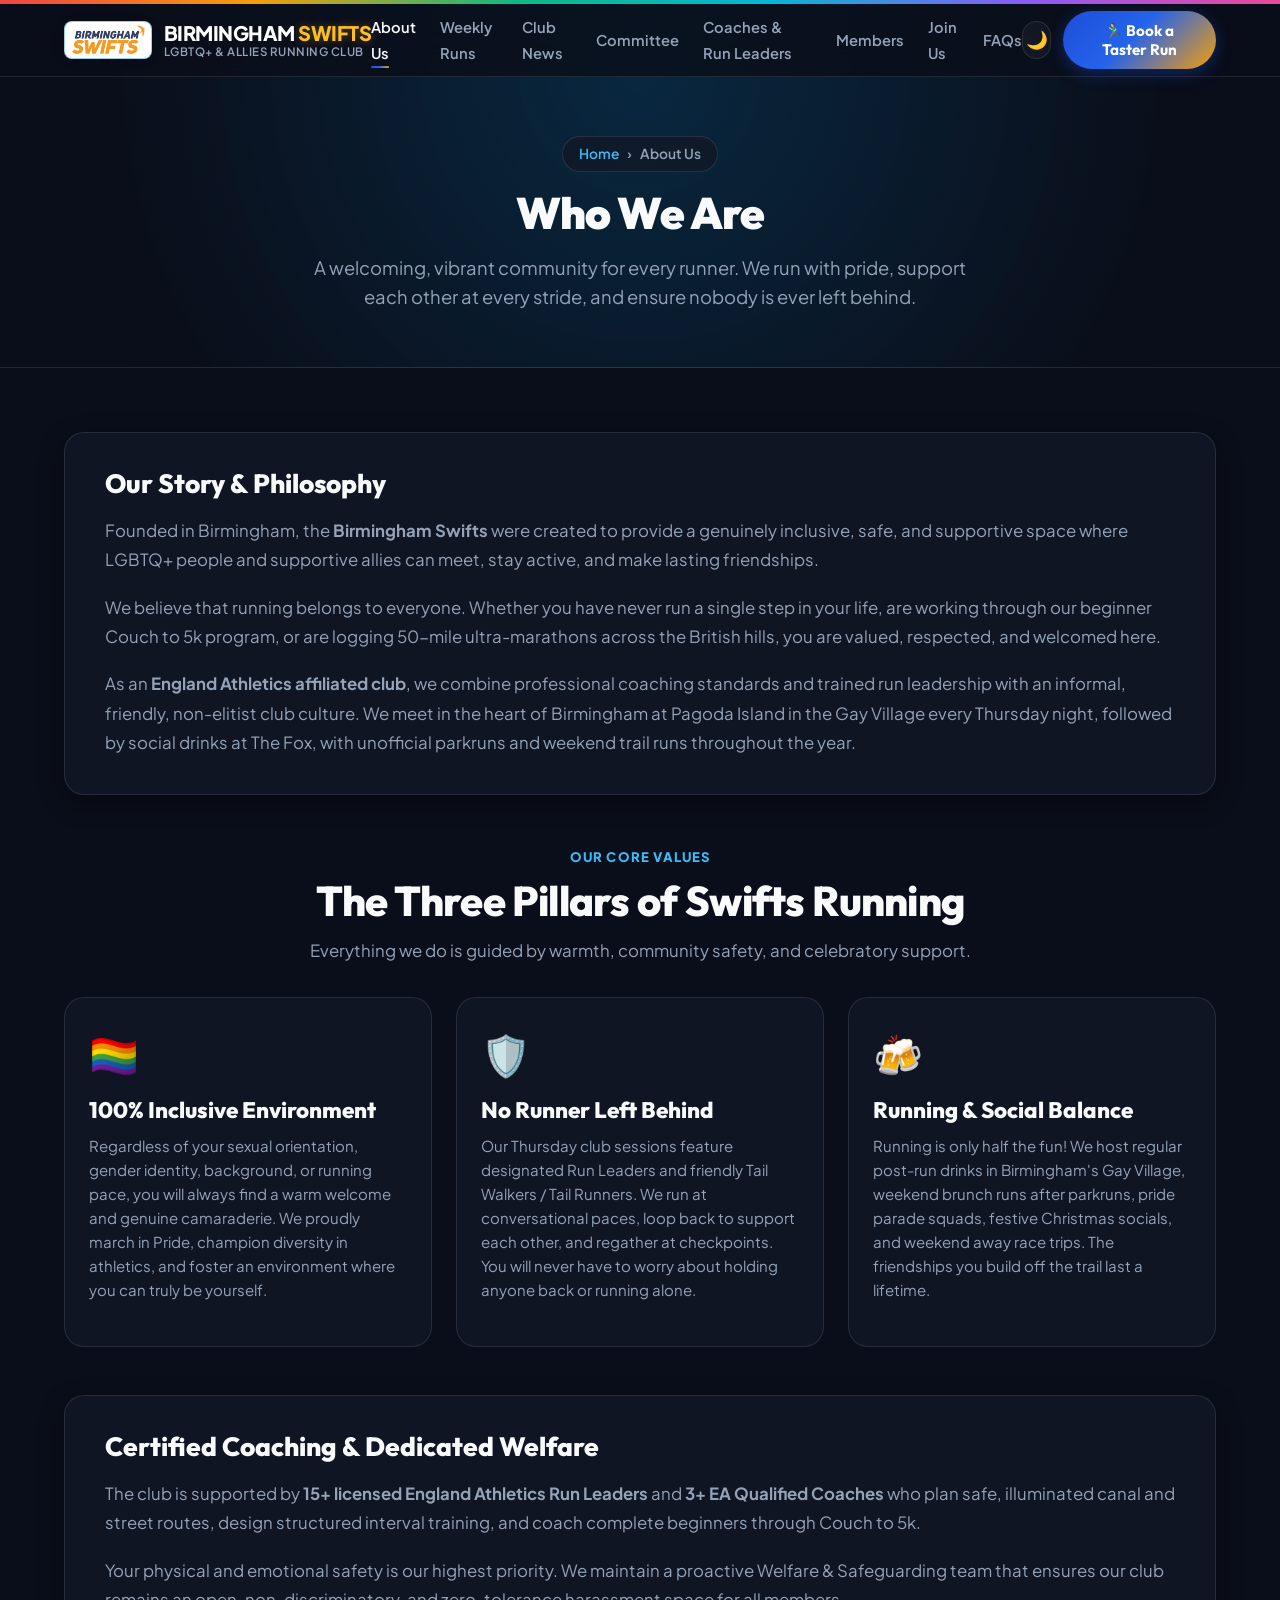
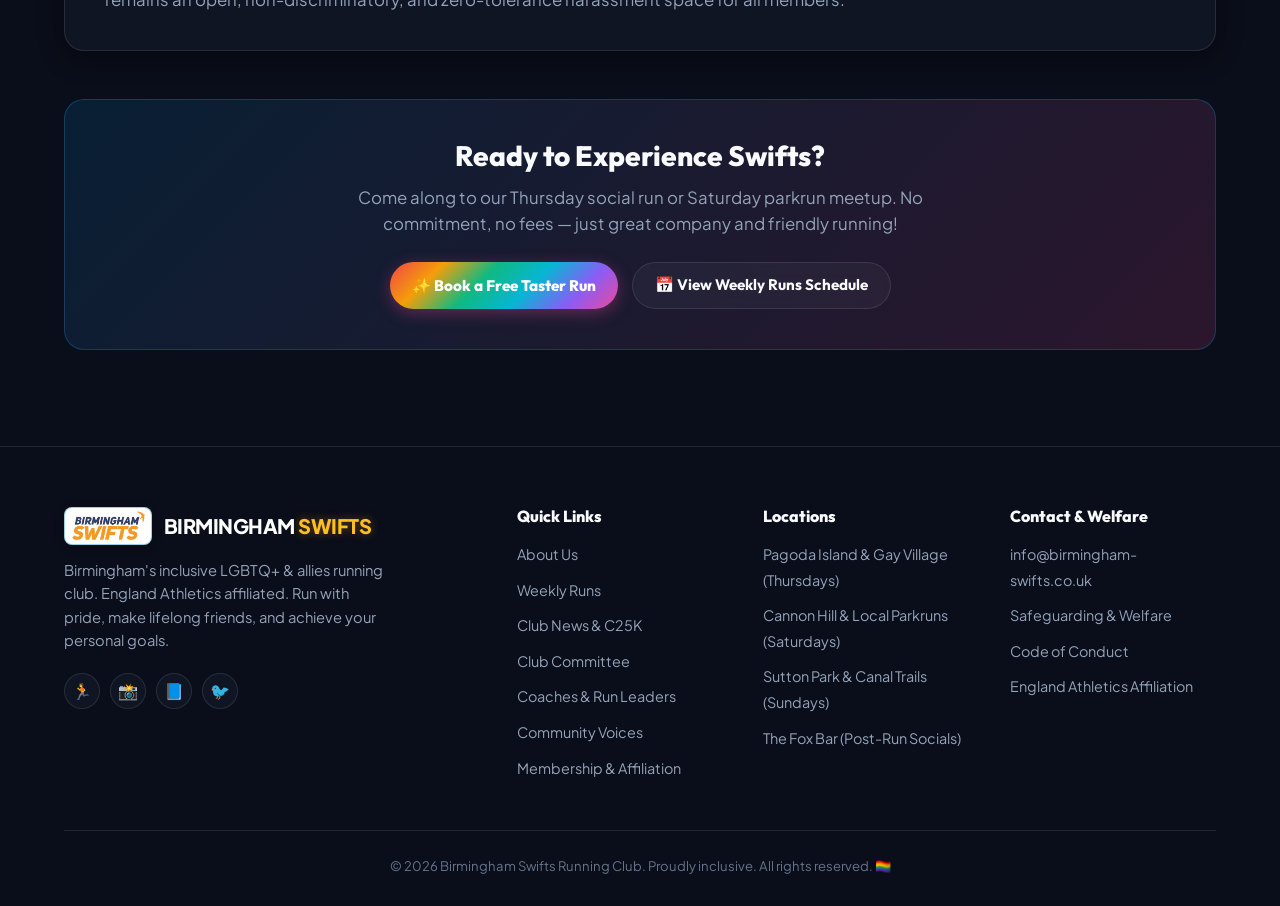
==== about.html @ e07d374c "feat: integrate official Swifts kit colors (royal blue & gold sash) across dark and light modes" ====
<!DOCTYPE html>
<html lang="en" data-theme="dark">
<head>
  <meta charset="UTF-8">
  <meta name="viewport" content="width=device-width, initial-scale=1.0">
  <title>About Us — Birmingham Swifts Running Club</title>
  <meta name="description" content="Discover Birmingham Swifts: Birmingham's friendly, England Athletics affiliated LGBTQ+ and allies running club. Learn about our values, our run leaders, and our 100% inclusive community.">
  <meta name="keywords" content="About Birmingham Swifts, LGBTQ+ running club Birmingham, gay running club, inclusive running club Birmingham, England Athletics">
  
  <!-- Open Graph Meta Tags -->
  <meta property="og:title" content="About Us — Birmingham Swifts Running Club">
  <meta property="og:description" content="A safe, welcoming, and social community for every runner. England Athletics affiliated with qualified run leaders and zero elitism.">
  <meta property="og:type" content="website">
  <meta property="og:image" content="assets/hero_running_crew.jpg">

  <!-- Favicon / Icon -->
  <link rel="icon" type="image/jpeg" href="assets/swifts_logo.jpg">

  <!-- Main Stylesheet -->
  <link rel="stylesheet" href="styles.css?v=2.5">
</head>
<body>

  <!-- Top Pride Strip -->
  <div class="pride-strip"></div>

  <!-- Live Announcement Alert Bar -->
  <aside class="live-alert-bar" id="live-announcement-bar" style="display: none;">
    <span class="live-alert-icon">📣</span>
    <span class="live-alert-text" id="live-announcement-text">
      Welcome to Birmingham Swifts! Join our Thursday flagship social run in the Gay Village.
    </span>
    <button class="live-alert-close" id="live-alert-close-btn" aria-label="Dismiss announcement">&times;</button>
  </aside>

  <!-- Main Navigation Bar -->
  <nav class="navbar" id="main-nav">
    <div class="container nav-container">
      <a href="index.html" class="nav-brand" id="brand-logo-link">
        <img src="assets/swifts_logo.jpg" alt="Birmingham Swifts Logo" class="nav-logo-img">
        <div class="nav-brand-text">
          <span class="nav-brand-title">BIRMINGHAM <span class="brand-swifts-gold">SWIFTS</span></span>
          <span class="nav-brand-subtitle">LGBTQ+ & Allies Running Club</span>
        </div>
      </a>

      <ul class="nav-links" id="nav-menu">
        <li><a href="about.html" class="nav-link active">About Us</a></li>
        <li><a href="runs.html" class="nav-link">Weekly Runs</a></li>
        <li><a href="news.html" class="nav-link">Club News</a></li>
        <li><a href="committee.html" class="nav-link">Committee</a></li>
        <li><a href="coaches-leaders.html" class="nav-link">Coaches &amp; Run Leaders</a></li>
        <li><a href="members.html" class="nav-link">Members</a></li>
        <li><a href="join.html" class="nav-link">Join Us</a></li>
        <li><a href="index.html#faqs" class="nav-link">FAQs</a></li>
        <li class="mobile-only-action">
          <button class="btn btn-primary open-taster-btn mobile-menu-cta">🏃‍♂️ Book a Taster Run</button>
        </li>
      </ul>

      <div class="nav-actions">
        <button class="theme-toggle-btn" id="theme-toggle" aria-label="Toggle Dark / Light Theme" title="Toggle Theme">
          🌙
        </button>
        <button class="btn btn-primary" id="open-taster-modal-btn">
          🏃‍♂️ Book a Taster Run
        </button>
        <button class="mobile-menu-btn" id="mobile-toggle-btn" aria-label="Open mobile menu">
          ☰
        </button>
      </div>
    </div>
  </nav>

  <!-- ==========================================================================
       SUBPAGE HERO
       ========================================================================== -->
  <header class="subpage-hero">
    <div class="container">
      <div class="subpage-breadcrumb">
        <a href="index.html">Home</a>
        <span>&rsaquo;</span>
        <span>About Us</span>
      </div>
      <h1 class="subpage-hero-title">Who We Are</h1>
      <p class="subpage-hero-desc">
        A welcoming, vibrant community for every runner. We run with pride, support each other at every stride, and ensure nobody is ever left behind.
      </p>
    </div>
  </header>

  <!-- ==========================================================================
       MAIN CONTENT: NARRATIVE & CORE INCLUSIVITY VALUES
       ========================================================================== -->
  <main class="subpage-content">
    <div class="container">
      
      <!-- Narrative / Club History Card -->
      <article class="about-narrative-card">
        <h3>Our Story &amp; Philosophy</h3>
        <p>
          Founded in Birmingham, the <strong>Birmingham Swifts</strong> were created to provide a genuinely inclusive, safe, and supportive space where LGBTQ+ people and supportive allies can meet, stay active, and make lasting friendships.
        </p>
        <p>
          We believe that running belongs to everyone. Whether you have never run a single step in your life, are working through our beginner Couch to 5k program, or are logging 50-mile ultra-marathons across the British hills, you are valued, respected, and welcomed here.
        </p>
        <p>
          As an <strong>England Athletics affiliated club</strong>, we combine professional coaching standards and trained run leadership with an informal, friendly, non-elitist club culture. We meet in the heart of Birmingham at Pagoda Island in the Gay Village every Thursday night, followed by social drinks at The Fox, with unofficial parkruns and weekend trail runs throughout the year.
        </p>
      </article>

      <!-- The 3 Core Inclusivity Sections Moved from Main Page -->
      <div class="section-header" style="margin-bottom: 32px;">
        <span class="section-tag">OUR CORE VALUES</span>
        <h2 class="section-title">The Three Pillars of Swifts Running</h2>
        <p class="section-subtitle">
          Everything we do is guided by warmth, community safety, and celebratory support.
        </p>
      </div>

      <div class="about-values-grid">
        <div class="initiative-card">
          <div class="initiative-body">
            <div style="font-size: 2.5rem; margin-bottom: 12px;">🏳️‍🌈</div>
            <h3 class="initiative-title">100% Inclusive Environment</h3>
            <p class="initiative-text">
              Regardless of your sexual orientation, gender identity, background, or running pace, you will always find a warm welcome and genuine camaraderie. We proudly march in Pride, champion diversity in athletics, and foster an environment where you can truly be yourself.
            </p>
          </div>
        </div>

        <div class="initiative-card">
          <div class="initiative-body">
            <div style="font-size: 2.5rem; margin-bottom: 12px;">🛡️</div>
            <h3 class="initiative-title">No Runner Left Behind</h3>
            <p class="initiative-text">
              Our Thursday club sessions feature designated Run Leaders and friendly Tail Walkers / Tail Runners. We run at conversational paces, loop back to support each other, and regather at checkpoints. You will never have to worry about holding anyone back or running alone.
            </p>
          </div>
        </div>

        <div class="initiative-card">
          <div class="initiative-body">
            <div style="font-size: 2.5rem; margin-bottom: 12px;">🍻</div>
            <h3 class="initiative-title">Running &amp; Social Balance</h3>
            <p class="initiative-text">
              Running is only half the fun! We host regular post-run drinks in Birmingham's Gay Village, weekend brunch runs after parkruns, pride parade squads, festive Christmas socials, and weekend away race trips. The friendships you build off the trail last a lifetime.
            </p>
          </div>
        </div>
      </div>

      <!-- Leadership, Welfare & Coaches -->
      <article class="about-narrative-card">
        <h3>Certified Coaching &amp; Dedicated Welfare</h3>
        <p>
          The club is supported by <strong>15+ licensed England Athletics Run Leaders</strong> and <strong>3+ EA Qualified Coaches</strong> who plan safe, illuminated canal and street routes, design structured interval training, and coach complete beginners through Couch to 5k.
        </p>
        <p>
          Your physical and emotional safety is our highest priority. We maintain a proactive Welfare &amp; Safeguarding team that ensures our club remains an open, non-discriminatory, and zero-tolerance harassment space for all members.
        </p>
      </article>

      <!-- Subpage Call to Action -->
      <div class="subpage-cta-box">
        <h3>Ready to Experience Swifts?</h3>
        <p>
          Come along to our Thursday social run or Saturday parkrun meetup. No commitment, no fees — just great company and friendly running!
        </p>
        <div style="display: flex; gap: 14px; justify-content: center; flex-wrap: wrap;">
          <button class="btn btn-rainbow open-taster-btn">
            ✨ Book a Free Taster Run
          </button>
          <a href="runs.html" class="btn btn-secondary">
            📅 View Weekly Runs Schedule
          </a>
        </div>
      </div>

    </div>
  </main>

  <!-- ==========================================================================
       MODAL DIALOG: BOOK TASTER RUN
       ========================================================================== -->
  <div class="modal-overlay" id="taster-modal">
    <div class="modal-card">
      <button class="modal-close-btn" id="modal-close-btn" aria-label="Close modal">&times;</button>
      <h3 style="font-size: 1.4rem; margin-bottom: 6px;">🏃‍♂️ Book a Taster Run</h3>
      <p style="color: var(--text-secondary); font-size: 0.9rem; margin-bottom: 20px;">
        Join us for a friendly, no-pressure run with Birmingham Swifts. We'll introduce you to your group leader!
      </p>

      <form id="taster-form">
        <div class="form-group">
          <label class="form-label" for="taster-name">Full Name</label>
          <input type="text" id="taster-name" class="form-input" placeholder="e.g. Alex Morgan" required>
        </div>

        <div class="form-group">
          <label class="form-label" for="taster-email">Email Address</label>
          <input type="email" id="taster-email" class="form-input" placeholder="alex@example.com" required>
        </div>

        <div class="form-group">
          <label class="form-label" for="taster-session">Select Session</label>
          <select id="taster-session" class="form-select">
            <option value="thursday">Thursday Social Run (Main Club Run, Gay Village, 6:50 PM)</option>
            <option value="saturday">Saturday Parkrun Meetup (Local 5k, 8:45 AM)</option>
            <option value="sunday">Sunday Long Run (Half / Marathon / Ultra Training, 9:00 AM)</option>
          </select>
        </div>

        <div class="form-group">
          <label class="form-label" for="taster-pace">Running Experience</label>
          <select id="taster-pace" class="form-select">
            <option value="beginner">Beginner / Walk-to-Run (Couch to 5k)</option>
            <option value="casual">Casual / Social Runner</option>
            <option value="intermediate">Regular 5k–10k Runner</option>
            <option value="experienced">Long Distance / Experienced Runner</option>
          </select>
        </div>

        <button type="submit" class="btn btn-rainbow" style="width: 100%; margin-top: 8px;">
          Confirm Taster Booking ✨
        </button>
      </form>
    </div>
  </div>

  <!-- ==========================================================================
       FOOTER
       ========================================================================== -->
  <footer class="footer">
    <div class="container">
      <div class="footer-grid">
        <div>
          <div class="nav-brand">
            <img src="assets/swifts_logo.jpg" alt="Birmingham Swifts Logo" class="nav-logo-img">
            <span class="nav-brand-title">BIRMINGHAM <span class="brand-swifts-gold">SWIFTS</span></span>
          </div>
          <p class="footer-brand-p">
            Birmingham's inclusive LGBTQ+ &amp; allies running club. England Athletics affiliated. Run with pride, make lifelong friends, and achieve your personal goals.
          </p>
          <div class="footer-socials">
            <a href="https://www.strava.com/clubs/birmingham-swifts" target="_blank" rel="noopener" class="social-icon-btn" title="Strava Club">🏃</a>
            <a href="https://instagram.com" target="_blank" rel="noopener" class="social-icon-btn" title="Instagram">📸</a>
            <a href="https://facebook.com" target="_blank" rel="noopener" class="social-icon-btn" title="Facebook">📘</a>
            <a href="https://twitter.com" target="_blank" rel="noopener" class="social-icon-btn" title="Twitter">🐦</a>
          </div>
        </div>

        <div>
          <h4 class="footer-col-title">Quick Links</h4>
          <ul class="footer-links-list">
            <li><a href="about.html">About Us</a></li>
            <li><a href="runs.html">Weekly Runs</a></li>
            <li><a href="news.html">Club News &amp; C25K</a></li>
            <li><a href="committee.html">Club Committee</a></li>
            <li><a href="coaches-leaders.html">Coaches &amp; Run Leaders</a></li>
            <li><a href="members.html">Community Voices</a></li>
            <li><a href="join.html">Membership &amp; Affiliation</a></li>
          </ul>
        </div>

        <div>
          <h4 class="footer-col-title">Locations</h4>
          <ul class="footer-links-list">
            <li><a href="runs.html#thursday">Pagoda Island &amp; Gay Village (Thursdays)</a></li>
            <li><a href="runs.html#saturday">Cannon Hill &amp; Local Parkruns (Saturdays)</a></li>
            <li><a href="runs.html#sunday">Sutton Park &amp; Canal Trails (Sundays)</a></li>
            <li><a href="about.html">The Fox Bar (Post-Run Socials)</a></li>
          </ul>
        </div>

        <div>
          <h4 class="footer-col-title">Contact &amp; Welfare</h4>
          <ul class="footer-links-list">
            <li><a href="mailto:info@birmingham-swifts.co.uk">info@birmingham-swifts.co.uk</a></li>
            <li><a href="index.html#faqs">Safeguarding &amp; Welfare</a></li>
            <li><a href="index.html#faqs">Code of Conduct</a></li>
            <li><a href="join.html">England Athletics Affiliation</a></li>
          </ul>
        </div>
      </div>

      <div class="footer-bottom">
        <p>© 2026 Birmingham Swifts Running Club. Proudly inclusive. All rights reserved. 🏳️‍🌈</p>
      </div>
    </div>
  </footer>

  <!-- Main JavaScript -->
  <script src="script.js?v=2.5"></script>
</body>
</html>
---- styles.css ----
/* ==========================================================================
   BIRMINGHAM SWIFTS RUNNING CLUB - MODERN DESIGN SYSTEM & STYLES
   ========================================================================== */

@import url('https://fonts.googleapis.com/css2?family=Outfit:wght@400;500;600;700;800;900&family=Plus+Jakarta+Sans:wght@300;400;500;600;700;800&display=swap');

:root {
  /* Color Palette - Vibrant Pride Dark Mode (Default) */
  --bg-primary: #0a0e1a;
  --bg-secondary: #0f172a;
  --bg-card: rgba(17, 24, 39, 0.78);
  --bg-card-hover: rgba(30, 41, 59, 0.88);
  --bg-glass: rgba(255, 255, 255, 0.04);
  --border-glass: rgba(255, 255, 255, 0.1);
  --border-glass-hover: rgba(255, 255, 255, 0.25);
  
  --text-primary: #f8fafc;
  --text-secondary: #94a3b8;
  --text-muted: #64748b;
  
  /* Birmingham Swifts Official Kit Colors (Royal Blue & Golden Yellow Sash) */
  --swifts-blue: #1d4ed8;            /* Official Kit Royal Blue Body */
  --swifts-blue-deep: #1e3a8a;       /* Deep Athletic Navy */
  --swifts-blue-vivid: #2563eb;      /* Electric Royal Blue */
  --swifts-blue-light: #38bdf8;      /* Luminous Sky Highlight */
  --swifts-blue-glow: rgba(29, 78, 216, 0.4);

  --swifts-yellow: #f59e0b;          /* Official Kit Golden Yellow / Amber Sash */
  --swifts-yellow-bright: #fbbf24;   /* Radiant Gold Accent & Wordmark */
  --swifts-yellow-dark: #d97706;     /* Accessible High-Contrast Gold */
  --swifts-yellow-glow: rgba(245, 158, 11, 0.45);

  /* Pride Accents (From T-Shirt Side Ribbons & Community Pride) */
  --pride-purple: #8b5cf6;
  --pride-pink: #ec4899;
  --pride-cyan: #06b6d4;
  --pride-amber: #f59e0b;
  --pride-emerald: #10b981;
  --pride-red: #ef4444;

  --gradient-pride: linear-gradient(135deg, #ef4444 0%, #f59e0b 20%, #10b981 40%, #06b6d4 60%, #8b5cf6 80%, #ec4899 100%);
  --gradient-swifts: linear-gradient(135deg, #1d4ed8 0%, #2563eb 45%, #f59e0b 100%);
  --gradient-kit-sash: linear-gradient(135deg, #f59e0b 0%, #fbbf24 50%, #f59e0b 100%);
  --gradient-card: linear-gradient(180deg, rgba(255, 255, 255, 0.06) 0%, rgba(255, 255, 255, 0.01) 100%);
  --gradient-hero-overlay: linear-gradient(180deg, rgba(10, 14, 26, 0.72) 0%, rgba(10, 14, 26, 0.96) 100%);

  /* Typography */
  --font-heading: 'Outfit', -apple-system, BlinkMacSystemFont, 'Segoe UI', Roboto, sans-serif;
  --font-body: 'Plus Jakarta Sans', -apple-system, BlinkMacSystemFont, 'Segoe UI', Roboto, sans-serif;

  /* Shadows & Glassmorphism */
  --shadow-sm: 0 2px 8px rgba(0, 0, 0, 0.3);
  --shadow-md: 0 8px 24px rgba(0, 0, 0, 0.4);
  --shadow-lg: 0 16px 40px rgba(0, 0, 0, 0.5);
  --shadow-glow: 0 0 25px rgba(29, 78, 216, 0.35);

  --radius-sm: 8px;
  --radius-md: 14px;
  --radius-lg: 20px;
  --radius-full: 9999px;

  --transition: all 0.3s cubic-bezier(0.4, 0, 0.2, 1);
  --container-max: 1200px;
}

/* Light Mode Overrides - Infused with Official Royal Blue & Kit Gold/Yellow */
[data-theme="light"] {
  --bg-primary: #f8fafc;
  --bg-secondary: #f0f5ff; /* Subtle athletic ice-blue tint echoing the blue kit */
  --bg-card: rgba(255, 255, 255, 0.96);
  --bg-card-hover: #ffffff;
  --bg-glass: rgba(29, 78, 216, 0.035);
  --border-glass: rgba(29, 78, 216, 0.14); /* Crisp royal blue card border */
  --border-glass-hover: rgba(245, 158, 11, 0.6); /* Vibrant kit gold hover */

  --text-primary: #0f172a;
  --text-secondary: #334155;
  --text-muted: #64748b;

  --swifts-blue: #1d4ed8;
  --swifts-blue-deep: #1e3a8a;
  --swifts-yellow: #d97706; /* High contrast gold for light mode text & accents */
  --swifts-yellow-bright: #f59e0b;

  --gradient-swifts: linear-gradient(135deg, #1e3a8a 0%, #1d4ed8 50%, #d97706 100%);
  --gradient-kit-sash: linear-gradient(135deg, #d97706 0%, #f59e0b 50%, #fbbf24 100%);
  --gradient-card: linear-gradient(180deg, rgba(29, 78, 216, 0.02) 0%, rgba(245, 158, 11, 0.01) 100%);
  --gradient-hero-overlay: linear-gradient(180deg, rgba(240, 245, 255, 0.85) 0%, rgba(248, 250, 252, 0.98) 100%);
  
  --shadow-sm: 0 2px 8px rgba(29, 78, 216, 0.06);
  --shadow-md: 0 8px 24px rgba(29, 78, 216, 0.09);
  --shadow-lg: 0 16px 40px rgba(29, 78, 216, 0.14);
  --shadow-glow: 0 0 25px rgba(29, 78, 216, 0.22);
}

/* Base Resets */
*, *::before, *::after {
  box-sizing: border-box;
  margin: 0;
  padding: 0;
}

html {
  scroll-behavior: smooth;
  font-size: 16px;
}

body {
  font-family: var(--font-body);
  background-color: var(--bg-primary);
  color: var(--text-primary);
  line-height: 1.6;
  overflow-x: hidden;
  transition: background-color 0.3s ease, color 0.3s ease;
}

/* Typography */
h1, h2, h3, h4, h5, h6 {
  font-family: var(--font-heading);
  font-weight: 800;
  line-height: 1.15;
  color: var(--text-primary);
}

a {
  color: inherit;
  text-decoration: none;
  transition: var(--transition);
}

img {
  max-width: 100%;
  height: auto;
  display: block;
}

.container {
  width: 100%;
  max-width: var(--container-max);
  margin: 0 auto;
  padding: 0 24px;
}

/* ==========================================================================
   PRIDE RAINBOW TOP BAR & NAVBAR & LIVE ALERTS
   ========================================================================== */
.pride-strip {
  height: 4px;
  width: 100%;
  background: var(--gradient-pride);
  position: fixed;
  top: 0;
  left: 0;
  z-index: 1003;
}

.live-alert-bar {
  position: fixed;
  top: 4px;
  left: 0;
  width: 100%;
  z-index: 1002;
  background: linear-gradient(90deg, #ec4899 0%, #8b5cf6 50%, #0284c7 100%);
  color: #ffffff;
  padding: 8px 16px;
  font-size: 0.88rem;
  font-weight: 700;
  display: flex;
  align-items: center;
  justify-content: center;
  gap: 12px;
  box-shadow: 0 2px 10px rgba(0, 0, 0, 0.25);
  animation: slideDown 0.4s ease;
}

@keyframes slideDown {
  from { transform: translateY(-100%); }
  to { transform: translateY(0); }
}

.live-alert-close {
  background: none;
  border: none;
  color: #ffffff;
  font-size: 1.2rem;
  cursor: pointer;
  padding: 0 6px;
  opacity: 0.8;
  transition: var(--transition);
}

.live-alert-close:hover {
  opacity: 1;
  transform: scale(1.15);
}

.navbar {
  position: fixed;
  top: 4px;
  left: 0;
  width: 100%;
  z-index: 1000;
  background: rgba(10, 14, 26, 0.8);
  backdrop-filter: blur(16px);
  -webkit-backdrop-filter: blur(16px);
  border-bottom: 1px solid var(--border-glass);
  transition: var(--transition);
}

body.has-alert .navbar {
  top: 40px;
}

body.has-alert .hero-section {
  padding-top: 156px;
}

[data-theme="light"] .navbar {
  background: rgba(255, 255, 255, 0.85);
}

.nav-container {
  display: flex;
  align-items: center;
  justify-content: space-between;
  height: 72px;
}

.nav-brand {
  display: flex;
  align-items: center;
  gap: 12px;
  text-decoration: none;
  flex-shrink: 0;
  min-width: 0;
}

.nav-logo-img {
  height: 38px;
  width: auto;
  max-width: 95px;
  object-fit: contain;
  background: #ffffff;
  padding: 3px 6px;
  border-radius: 8px;
  border: 1.5px solid rgba(2, 132, 199, 0.4);
  box-shadow: 0 2px 10px rgba(0, 0, 0, 0.25);
  flex-shrink: 0;
  transition: var(--transition);
}

.nav-logo-img:hover {
  border-color: #38bdf8;
  box-shadow: 0 0 14px var(--swifts-blue-glow);
  transform: scale(1.03);
}

.nav-brand-text {
  display: flex;
  flex-direction: column;
  justify-content: center;
  min-width: 0;
  line-height: 1.15;
}

.nav-brand-title {
  font-size: 1.25rem;
  font-weight: 800;
  letter-spacing: -0.5px;
  color: #ffffff;
  white-space: nowrap;
  line-height: 1.2;
}

.nav-brand-subtitle {
  font-size: 0.72rem;
  font-weight: 600;
  color: var(--text-secondary);
  text-transform: uppercase;
  letter-spacing: 0.5px;
  white-space: nowrap;
  line-height: 1.2;
  overflow: hidden;
  text-overflow: ellipsis;
}

.nav-links {
  display: flex;
  align-items: center;
  gap: 24px;
  list-style: none;
}

.nav-link {
  font-size: 0.92rem;
  font-weight: 600;
  color: var(--text-secondary);
  position: relative;
  padding: 6px 0;
}

.nav-link:hover, .nav-link.active {
  color: var(--text-primary);
}

.nav-link::after {
  content: '';
  position: absolute;
  bottom: 0;
  left: 0;
  width: 0;
  height: 2px;
  background: var(--gradient-swifts);
  transition: width 0.3s ease;
  border-radius: 2px;
}

.nav-link:hover::after, .nav-link.active::after {
  width: 100%;
}

.mobile-only-action {
  display: none;
}

.nav-actions {
  display: flex;
  align-items: center;
  gap: 12px;
}

.theme-toggle-btn {
  background: var(--bg-glass);
  border: 1px solid var(--border-glass);
  color: var(--text-primary);
  width: 38px;
  height: 38px;
  border-radius: var(--radius-full);
  display: flex;
  align-items: center;
  justify-content: center;
  cursor: pointer;
  font-size: 1.1rem;
  transition: var(--transition);
}

.theme-toggle-btn:hover {
  background: var(--bg-card-hover);
  border-color: var(--border-glass-hover);
  transform: scale(1.05);
}

.btn {
  display: inline-flex;
  align-items: center;
  justify-content: center;
  gap: 8px;
  font-family: var(--font-heading);
  font-weight: 700;
  font-size: 0.95rem;
  padding: 10px 22px;
  border-radius: var(--radius-full);
  cursor: pointer;
  transition: var(--transition);
  border: none;
  text-decoration: none;
}

.btn-primary {
  background: var(--gradient-swifts);
  color: #ffffff;
  box-shadow: 0 4px 16px var(--swifts-blue-glow);
}

.btn-primary:hover {
  transform: translateY(-2px);
  box-shadow: 0 8px 24px rgba(2, 132, 199, 0.5);
}

.btn-secondary {
  background: var(--bg-glass);
  color: var(--text-primary);
  border: 1px solid var(--border-glass);
  backdrop-filter: blur(8px);
}

.btn-secondary:hover {
  background: var(--bg-card-hover);
  border-color: var(--border-glass-hover);
  transform: translateY(-2px);
}

.btn-rainbow {
  background: var(--gradient-pride);
  color: #ffffff;
  font-weight: 800;
  box-shadow: 0 4px 16px rgba(236, 72, 153, 0.35);
}

.btn-rainbow:hover {
  transform: translateY(-2px) scale(1.02);
  box-shadow: 0 8px 24px rgba(236, 72, 153, 0.5);
}

.mobile-menu-btn {
  display: none;
  background: none;
  border: none;
  font-size: 1.5rem;
  color: var(--text-primary);
  cursor: pointer;
}

/* ==========================================================================
   HERO SECTION
   ========================================================================== */
.hero-section {
  position: relative;
  min-height: 92vh;
  display: flex;
  align-items: center;
  padding: 120px 0 60px;
  overflow: hidden;
  background: var(--bg-primary);
}

.hero-bg-container {
  position: absolute;
  top: 0;
  left: 0;
  width: 100%;
  height: 100%;
  z-index: 1;
}

.hero-bg-img {
  width: 100%;
  height: 100%;
  object-fit: cover;
  object-position: center 35%;
  filter: brightness(0.65);
}

[data-theme="light"] .hero-bg-img {
  filter: brightness(0.85);
}

.hero-overlay {
  position: absolute;
  top: 0;
  left: 0;
  width: 100%;
  height: 100%;
  background: var(--gradient-hero-overlay);
}

.hero-content {
  position: relative;
  z-index: 2;
  max-width: 780px;
}

.hero-badge-pill {
  display: inline-flex;
  align-items: center;
  gap: 8px;
  background: rgba(2, 132, 199, 0.15);
  border: 1px solid rgba(2, 132, 199, 0.4);
  backdrop-filter: blur(12px);
  padding: 6px 14px;
  border-radius: var(--radius-full);
  font-size: 0.85rem;
  font-weight: 700;
  color: #38bdf8;
  margin-bottom: 20px;
  animation: pulseGlow 3s infinite;
  max-width: 100%;
  box-sizing: border-box;
}

@keyframes pulseGlow {
  0%, 100% { box-shadow: 0 0 10px rgba(2, 132, 199, 0.2); }
  50% { box-shadow: 0 0 20px rgba(2, 132, 199, 0.5); }
}

.hero-title {
  font-size: clamp(2.3rem, 5.5vw, 4.2rem);
  font-weight: 900;
  letter-spacing: -1.2px;
  margin-bottom: 20px;
  line-height: 1.1;
  overflow-wrap: break-word;
  word-break: normal;
}

.hero-title-highlight {
  background: var(--gradient-pride);
  -webkit-background-clip: text;
  -webkit-text-fill-color: transparent;
  background-clip: text;
  display: inline;
}

.hero-description {
  font-size: clamp(1.05rem, 2vw, 1.25rem);
  color: var(--text-secondary);
  margin-bottom: 32px;
  max-width: 650px;
}

.hero-cta-group {
  display: flex;
  flex-wrap: wrap;
  gap: 14px;
  margin-bottom: 48px;
}

.hero-stats-bar {
  display: grid;
  grid-template-columns: repeat(5, 1fr);
  gap: 16px;
  background: var(--bg-card);
  border: 1px solid var(--border-glass);
  backdrop-filter: blur(16px);
  padding: 18px 24px;
  border-radius: var(--radius-lg);
  box-shadow: var(--shadow-md);
}

.stat-item {
  text-align: center;
}

.stat-number {
  font-family: var(--font-heading);
  font-size: 1.85rem;
  font-weight: 900;
  color: var(--text-primary);
  line-height: 1;
  background: var(--gradient-swifts);
  -webkit-background-clip: text;
  -webkit-text-fill-color: transparent;
}

.stat-label {
  font-size: 0.8rem;
  font-weight: 600;
  color: var(--text-secondary);
  text-transform: uppercase;
  letter-spacing: 0.5px;
  margin-top: 4px;
}

/* ==========================================================================
   SECTION COMMON STYLES
   ========================================================================== */
.section {
  padding: 90px 0;
  position: relative;
}

.section-alt {
  background-color: var(--bg-secondary);
}

.section-header {
  text-align: center;
  max-width: 680px;
  margin: 0 auto 50px;
}

.section-tag {
  display: inline-block;
  font-size: 0.82rem;
  font-weight: 800;
  text-transform: uppercase;
  letter-spacing: 1.2px;
  color: #38bdf8;
  margin-bottom: 10px;
}

.section-title {
  font-size: clamp(1.8rem, 3.5vw, 2.6rem);
  letter-spacing: -0.8px;
  margin-bottom: 14px;
}

.section-subtitle {
  font-size: 1.05rem;
  color: var(--text-secondary);
}

/* ==========================================================================
   WEEKLY RUNS TIMETABLE & FILTER
   ========================================================================== */
.schedule-filter-bar {
  display: flex;
  justify-content: center;
  flex-wrap: wrap;
  gap: 10px;
  margin-bottom: 36px;
}

.filter-btn {
  background: var(--bg-card);
  border: 1px solid var(--border-glass);
  color: var(--text-secondary);
  font-family: var(--font-heading);
  font-weight: 700;
  font-size: 0.9rem;
  padding: 8px 20px;
  border-radius: var(--radius-full);
  cursor: pointer;
  transition: var(--transition);
}

.filter-btn:hover {
  color: var(--text-primary);
  border-color: var(--border-glass-hover);
  background: var(--bg-card-hover);
}

.filter-btn.active {
  background: var(--swifts-blue);
  color: #ffffff;
  border-color: var(--swifts-blue);
  box-shadow: 0 4px 12px var(--swifts-blue-glow);
}

.runs-grid {
  display: grid;
  grid-template-columns: repeat(auto-fit, minmax(320px, 1fr));
  gap: 24px;
}

.run-card {
  background: var(--bg-card);
  border: 1px solid var(--border-glass);
  border-radius: var(--radius-lg);
  padding: 24px;
  backdrop-filter: blur(12px);
  transition: var(--transition);
  display: flex;
  flex-direction: column;
  position: relative;
  overflow: hidden;
}

.run-card::before {
  content: '';
  position: absolute;
  top: 0;
  left: 0;
  width: 100%;
  height: 4px;
  background: var(--gradient-swifts);
  opacity: 0;
  transition: opacity 0.3s ease;
}

.run-card:hover {
  transform: translateY(-6px);
  border-color: var(--border-glass-hover);
  box-shadow: var(--shadow-lg);
}

.run-card:hover::before {
  opacity: 1;
}

.run-card-header {
  display: flex;
  flex-wrap: wrap;
  align-items: center;
  justify-content: space-between;
  gap: 10px;
  margin-bottom: 16px;
}

.run-day-badge {
  background: rgba(2, 132, 199, 0.15);
  color: #38bdf8;
  font-size: 0.8rem;
  font-weight: 800;
  padding: 4px 12px;
  border-radius: var(--radius-full);
  text-transform: uppercase;
}

.run-day-badge.official {
  background: rgba(2, 132, 199, 0.22);
  color: #38bdf8;
  border: 1px solid rgba(56, 189, 248, 0.4);
}

.run-day-badge.unofficial {
  background: rgba(168, 85, 247, 0.18);
  color: #c084fc;
  border: 1px solid rgba(192, 132, 252, 0.35);
}

.run-time {
  font-size: 0.85rem;
  font-weight: 700;
  color: var(--text-secondary);
}

.run-title {
  font-size: 1.35rem;
  margin-bottom: 8px;
}

.run-location {
  display: flex;
  align-items: center;
  gap: 6px;
  font-size: 0.9rem;
  color: var(--text-secondary);
  margin-bottom: 16px;
}

.run-description {
  font-size: 0.92rem;
  color: var(--text-secondary);
  margin-bottom: 20px;
  flex-grow: 1;
}

.run-paces-list {
  display: flex;
  flex-wrap: wrap;
  gap: 6px;
  margin-bottom: 20px;
}

.pace-pill {
  background: var(--bg-glass);
  border: 1px solid var(--border-glass);
  font-size: 0.76rem;
  font-weight: 600;
  padding: 3px 10px;
  border-radius: var(--radius-full);
  color: var(--text-primary);
}

/* ==========================================================================
   PACE MATCHER & INCLUSIVITY MATRIX
   ========================================================================== */
.pace-matcher-box {
  background: linear-gradient(135deg, rgba(2, 132, 199, 0.1) 0%, rgba(139, 92, 246, 0.1) 100%);
  border: 1px solid var(--border-glass);
  border-radius: var(--radius-lg);
  padding: 36px;
  margin-top: 40px;
  backdrop-filter: blur(16px);
  text-align: center;
}

.matcher-options {
  display: flex;
  justify-content: center;
  flex-wrap: wrap;
  gap: 12px;
  margin: 20px 0;
}

.matcher-btn {
  background: var(--bg-card);
  border: 1px solid var(--border-glass);
  color: var(--text-primary);
  font-weight: 700;
  padding: 10px 18px;
  border-radius: var(--radius-full);
  cursor: pointer;
  transition: var(--transition);
}

.matcher-btn:hover, .matcher-btn.selected {
  background: var(--gradient-swifts);
  color: #ffffff;
  border-color: transparent;
  transform: scale(1.05);
}

.matcher-result {
  margin-top: 20px;
  padding: 16px 24px;
  background: var(--bg-card);
  border-radius: var(--radius-md);
  border-left: 4px solid var(--swifts-blue);
  display: inline-block;
  font-size: 1.05rem;
  font-weight: 600;
  text-align: left;
}

/* ==========================================================================
   FLAGSHIP INITIATIVES (SWIFTEMBER, C25K, PARKRUN)
   ========================================================================== */
.initiatives-grid {
  display: grid;
  grid-template-columns: repeat(auto-fit, minmax(340px, 1fr));
  gap: 28px;
}

.initiative-card {
  background: var(--bg-card);
  border: 1px solid var(--border-glass);
  border-radius: var(--radius-lg);
  overflow: hidden;
  display: flex;
  flex-direction: column;
  transition: var(--transition);
}

.initiative-card:hover {
  transform: translateY(-6px);
  box-shadow: var(--shadow-lg);
  border-color: var(--border-glass-hover);
}

.initiative-img-box {
  width: 100%;
  height: 220px;
  position: relative;
  overflow: hidden;
}

.initiative-img {
  width: 100%;
  height: 100%;
  object-fit: cover;
  transition: transform 0.5s ease;
}

.initiative-card:hover .initiative-img {
  transform: scale(1.06);
}

.initiative-badge {
  position: absolute;
  top: 14px;
  left: 14px;
  background: rgba(10, 14, 26, 0.85);
  backdrop-filter: blur(8px);
  color: #ffffff;
  font-size: 0.78rem;
  font-weight: 800;
  padding: 4px 12px;
  border-radius: var(--radius-full);
  border: 1px solid rgba(255, 255, 255, 0.2);
}

.initiative-body {
  padding: 24px;
  display: flex;
  flex-direction: column;
  flex-grow: 1;
}

.initiative-title {
  font-size: 1.4rem;
  margin-bottom: 10px;
}

.initiative-text {
  font-size: 0.94rem;
  color: var(--text-secondary);
  margin-bottom: 20px;
  flex-grow: 1;
}

/* ==========================================================================
   COMMUNITY STORIES / TESTIMONIALS
   ========================================================================== */
.stories-grid {
  display: grid;
  grid-template-columns: repeat(auto-fit, minmax(300px, 1fr));
  gap: 24px;
}

.story-card {
  background: var(--bg-card);
  border: 1px solid var(--border-glass);
  border-radius: var(--radius-lg);
  padding: 28px;
  display: flex;
  flex-direction: column;
  justify-content: space-between;
  backdrop-filter: blur(12px);
  transition: var(--transition);
}

.story-card:hover {
  transform: translateY(-4px);
  border-color: var(--border-glass-hover);
  box-shadow: var(--shadow-md);
}

.story-quote {
  font-size: 1rem;
  font-style: italic;
  color: var(--text-primary);
  line-height: 1.6;
  margin-bottom: 20px;
  position: relative;
}

.story-quote::before {
  content: '“';
  font-size: 3rem;
  font-family: Georgia, serif;
  color: var(--swifts-blue);
  line-height: 1;
  position: absolute;
  top: -15px;
  left: -15px;
  opacity: 0.3;
}

.story-author {
  display: flex;
  align-items: center;
  gap: 12px;
}

.author-avatar {
  width: 44px;
  height: 44px;
  border-radius: var(--radius-full);
  background: var(--gradient-pride);
  display: flex;
  align-items: center;
  justify-content: center;
  font-weight: 800;
  color: #ffffff;
  font-size: 1rem;
}

.author-name {
  font-weight: 700;
  font-size: 0.98rem;
}

.author-detail {
  font-size: 0.8rem;
  color: var(--text-secondary);
}

/* ==========================================================================
   MEMBERSHIP TIERS & FAQS
   ========================================================================== */
.pricing-grid {
  display: grid;
  grid-template-columns: repeat(auto-fit, minmax(300px, 1fr));
  gap: 24px;
  margin-bottom: 60px;
}

.pricing-card {
  background: var(--bg-card);
  border: 1px solid var(--border-glass);
  border-radius: var(--radius-lg);
  padding: 32px 24px;
  display: flex;
  flex-direction: column;
  position: relative;
  transition: var(--transition);
}

.pricing-card.featured {
  border-color: var(--swifts-blue);
  box-shadow: 0 0 30px var(--swifts-blue-glow);
}

.pricing-card.featured::before {
  content: 'COMMUNITY SUPPORTER';
  position: absolute;
  top: -12px;
  left: 50%;
  transform: translateX(-50%);
  background: var(--gradient-swifts);
  color: #ffffff;
  font-size: 0.72rem;
  font-weight: 800;
  padding: 4px 14px;
  border-radius: var(--radius-full);
}

.pricing-title {
  font-size: 1.3rem;
  margin-bottom: 8px;
}

.pricing-cost {
  font-size: 2.2rem;
  font-weight: 900;
  color: var(--text-primary);
  margin-bottom: 16px;
}

.pricing-cost span {
  font-size: 0.95rem;
  font-weight: 500;
  color: var(--text-secondary);
}

.pricing-features {
  list-style: none;
  margin-bottom: 24px;
  flex-grow: 1;
}

.pricing-features li {
  font-size: 0.92rem;
  color: var(--text-secondary);
  margin-bottom: 10px;
  display: flex;
  align-items: center;
  gap: 8px;
}

.pricing-features li::before {
  content: '✓';
  color: var(--pride-emerald);
  font-weight: 800;
}

.faq-container {
  max-width: 800px;
  margin: 0 auto;
}

.faq-item {
  background: var(--bg-card);
  border: 1px solid var(--border-glass);
  border-radius: var(--radius-md);
  margin-bottom: 12px;
  overflow: hidden;
  transition: var(--transition);
}

.faq-question {
  width: 100%;
  text-align: left;
  padding: 18px 22px;
  background: none;
  border: none;
  font-family: var(--font-heading);
  font-size: 1.05rem;
  font-weight: 700;
  color: var(--text-primary);
  cursor: pointer;
  display: flex;
  justify-content: space-between;
  align-items: center;
}

.faq-icon {
  font-size: 1.2rem;
  transition: transform 0.3s ease;
}

.faq-item.active .faq-icon {
  transform: rotate(45deg);
}

.faq-answer {
  max-height: 0;
  overflow: hidden;
  padding: 0 22px;
  color: var(--text-secondary);
  font-size: 0.95rem;
  line-height: 1.6;
  transition: max-height 0.3s ease, padding 0.3s ease;
}

.faq-item.active .faq-answer {
  max-height: 250px;
  padding: 0 22px 18px;
}

/* ==========================================================================
   MODAL DIALOG (TASTER RUN SIGN-UP)
   ========================================================================== */
.modal-overlay {
  position: fixed;
  top: 0;
  left: 0;
  width: 100%;
  height: 100%;
  background: rgba(0, 0, 0, 0.75);
  backdrop-filter: blur(8px);
  z-index: 2000;
  display: flex;
  align-items: center;
  justify-content: center;
  padding: 20px;
  opacity: 0;
  visibility: hidden;
  transition: var(--transition);
}

.modal-overlay.active {
  opacity: 1;
  visibility: visible;
}

.modal-card {
  background: var(--bg-secondary);
  border: 1px solid var(--border-glass);
  border-radius: var(--radius-lg);
  width: 100%;
  max-width: 520px;
  padding: 32px;
  position: relative;
  box-shadow: var(--shadow-lg);
  transform: translateY(20px);
  transition: transform 0.3s cubic-bezier(0.4, 0, 0.2, 1);
}

.modal-overlay.active .modal-card {
  transform: translateY(0);
}

.modal-close-btn {
  position: absolute;
  top: 20px;
  right: 20px;
  background: var(--bg-glass);
  border: 1px solid var(--border-glass);
  color: var(--text-primary);
  width: 32px;
  height: 32px;
  border-radius: var(--radius-full);
  display: flex;
  align-items: center;
  justify-content: center;
  cursor: pointer;
  font-size: 1.2rem;
}

.form-group {
  margin-bottom: 16px;
  text-align: left;
}

.form-label {
  display: block;
  font-size: 0.85rem;
  font-weight: 700;
  color: var(--text-secondary);
  margin-bottom: 6px;
}

.form-input, .form-select {
  width: 100%;
  padding: 10px 14px;
  background: var(--bg-primary);
  border: 1px solid var(--border-glass);
  border-radius: var(--radius-sm);
  color: var(--text-primary);
  font-family: var(--font-body);
  font-size: 0.95rem;
  outline: none;
  transition: var(--transition);
}

.form-input:focus, .form-select:focus {
  border-color: var(--swifts-blue);
  box-shadow: 0 0 0 3px var(--swifts-blue-glow);
}

/* ==========================================================================
   FOOTER
   ========================================================================== */
.footer {
  background: var(--bg-primary);
  border-top: 1px solid var(--border-glass);
  padding: 60px 0 30px;
  position: relative;
}

.footer-grid {
  display: grid;
  grid-template-columns: 2fr 1fr 1fr 1fr;
  gap: 40px;
  margin-bottom: 40px;
}

.footer-brand-p {
  font-size: 0.92rem;
  color: var(--text-secondary);
  margin: 14px 0 20px;
  max-width: 320px;
}

.footer-socials {
  display: flex;
  gap: 10px;
}

.social-icon-btn {
  width: 36px;
  height: 36px;
  border-radius: var(--radius-full);
  background: var(--bg-card);
  border: 1px solid var(--border-glass);
  display: flex;
  align-items: center;
  justify-content: center;
  color: var(--text-primary);
  transition: var(--transition);
}

.social-icon-btn:hover {
  background: var(--gradient-swifts);
  color: #ffffff;
  transform: translateY(-2px);
}

.footer-col-title {
  font-size: 1rem;
  font-weight: 800;
  margin-bottom: 16px;
  color: var(--text-primary);
}

.footer-links-list {
  list-style: none;
}

.footer-links-list li {
  margin-bottom: 10px;
}

.footer-links-list a {
  font-size: 0.9rem;
  color: var(--text-secondary);
}

.footer-links-list a:hover {
  color: var(--swifts-blue);
  padding-left: 4px;
}

.footer-bottom {
  text-align: center;
  padding-top: 24px;
  border-top: 1px solid var(--border-glass);
  font-size: 0.82rem;
  color: var(--text-muted);
}

/* ==========================================================================
   RESPONSIVE DESIGN SYSTEM & MOBILE OPTIMIZATIONS
   ========================================================================== */

@media (max-width: 900px) {
  .footer-grid {
    grid-template-columns: 1fr 1fr;
    gap: 32px;
  }
  .hero-stats-bar {
    grid-template-columns: repeat(3, 1fr);
  }
  .schedule-filter-bar {
    gap: 8px;
  }
}

@media (max-width: 600px) {
  .hero-stats-bar {
    grid-template-columns: repeat(2, 1fr);
  }
}

@media (max-width: 768px) {
  /* Global Container & Spacing */
  .container {
    padding: 0 16px;
  }

  /* Navigation Bar & Mobile Menu Drawer */
  .navbar {
    top: 4px;
  }

  .nav-container {
    height: auto;
    min-height: 58px;
    padding: 8px 0;
  }

  .nav-brand {
    gap: 8px;
    min-width: 0;
    flex: 1 1 auto;
    overflow: hidden;
  }

  .nav-logo-img {
    height: 32px;
    width: auto;
    max-width: 78px;
    object-fit: contain;
    background: #ffffff;
    padding: 2px 5px;
    border-radius: 6px;
    border: 1.5px solid rgba(2, 132, 199, 0.4);
    box-shadow: 0 2px 6px rgba(0, 0, 0, 0.2);
    flex-shrink: 0;
  }

  .nav-brand-text {
    min-width: 0;
    overflow: hidden;
    line-height: 1.15;
  }

  .nav-brand-title {
    font-size: clamp(0.9rem, 4vw, 1.05rem);
    letter-spacing: -0.3px;
    white-space: nowrap;
    line-height: 1.2;
    margin: 0;
  }

  .nav-brand-subtitle {
    font-size: clamp(0.56rem, 2.3vw, 0.64rem);
    letter-spacing: 0.3px;
    white-space: nowrap;
    line-height: 1.2;
    margin-top: 2px;
    overflow: hidden;
    text-overflow: ellipsis;
  }

  .nav-actions {
    gap: 6px;
    flex-shrink: 0;
  }

  .nav-actions .btn {
    display: none;
  }

  .theme-toggle-btn {
    width: 36px;
    height: 36px;
    font-size: 1rem;
    flex-shrink: 0;
  }

  .mobile-menu-btn {
    display: flex;
    align-items: center;
    justify-content: center;
    width: 36px;
    height: 36px;
    font-size: 1.35rem;
    flex-shrink: 0;
  }

  .nav-links {
    display: none;
  }

  .nav-links.mobile-open {
    display: flex;
    flex-direction: column;
    position: fixed;
    top: 66px;
    left: 0;
    width: 100%;
    background: rgba(10, 14, 26, 0.97);
    backdrop-filter: blur(20px);
    -webkit-backdrop-filter: blur(20px);
    border-bottom: 2px solid var(--swifts-blue);
    box-shadow: 0 16px 36px rgba(0, 0, 0, 0.45);
    padding: 20px 20px 28px;
    gap: 14px;
    z-index: 1001;
    animation: mobileMenuSlide 0.25s ease-out;
  }

  [data-theme="light"] .nav-links.mobile-open {
    background: rgba(255, 255, 255, 0.97);
  }

  .nav-links.mobile-open .nav-link {
    font-size: 1.05rem;
    font-weight: 700;
    padding: 10px 0;
    border-bottom: 1px solid var(--border-glass);
    width: 100%;
  }

  .nav-links.mobile-open .mobile-only-action {
    display: block;
    width: 100%;
    margin-top: 4px;
  }

  .nav-links.mobile-open .mobile-menu-cta {
    display: inline-flex;
    width: 100%;
    justify-content: center;
  }

  body.has-alert .navbar {
    top: 38px;
  }

  body.has-alert .nav-links.mobile-open {
    top: 100px;
  }

  /* Live Announcement Alert */
  .live-alert-bar {
    font-size: 0.8rem;
    padding: 6px 12px;
    gap: 8px;
  }

  /* Hero Banner & Mobile Typography */
  .hero-section {
    min-height: auto;
    padding: 95px 0 42px;
  }

  .hero-content {
    max-width: 100%;
  }

  .hero-badge-pill {
    display: inline-flex;
    flex-direction: column;
    align-items: flex-start;
    gap: 3px;
    font-size: 0.78rem;
    line-height: 1.35;
    padding: 8px 14px;
    border-radius: 12px;
    max-width: 100%;
    margin-bottom: 16px;
    box-sizing: border-box;
  }

  .hero-badge-pill span:nth-child(2) {
    display: none;
  }

  .hero-badge-pill span:nth-child(3)::before {
    content: '• ';
    margin-right: 2px;
  }

  .hero-title {
    font-size: clamp(1.95rem, 7.5vw, 2.5rem);
    letter-spacing: -0.6px;
    line-height: 1.15;
    margin-bottom: 16px;
    overflow-wrap: break-word;
    word-break: normal;
  }

  .hero-title br {
    display: none;
  }

  .hero-description {
    font-size: 0.96rem;
    line-height: 1.55;
    margin-bottom: 24px;
  }

  .hero-cta-group {
    flex-direction: column;
    gap: 10px;
    width: 100%;
    margin-bottom: 32px;
  }

  .hero-cta-group .btn {
    width: 100%;
    padding: 12px 18px;
    font-size: 0.95rem;
    justify-content: center;
  }

  .hero-stats-bar {
    grid-template-columns: repeat(2, 1fr);
    gap: 10px;
    padding: 14px 12px;
    border-radius: var(--radius-md);
  }

  .stat-number {
    font-size: 1.5rem;
  }

  .stat-label {
    font-size: 0.72rem;
    letter-spacing: 0.3px;
  }

  /* Section Common Styling */
  .section {
    padding: 55px 0;
  }

  .section-header {
    margin-bottom: 30px;
  }

  .section-tag {
    font-size: 0.75rem;
    letter-spacing: 1px;
    margin-bottom: 6px;
  }

  .section-title {
    font-size: clamp(1.55rem, 5.5vw, 2rem);
    letter-spacing: -0.5px;
    margin-bottom: 8px;
  }

  .section-subtitle {
    font-size: 0.92rem;
    line-height: 1.5;
  }

  /* Cards & Grids (Single column on mobile) */
  .runs-grid,
  .initiatives-grid,
  .testimonials-grid,
  .pricing-grid {
    grid-template-columns: 1fr;
    gap: 16px;
  }

  .run-card,
  .initiative-card,
  .testimonial-card,
  .pricing-card {
    padding: 20px 16px;
  }

  .run-card-header {
    flex-direction: column;
    align-items: flex-start;
    gap: 8px;
  }

  .run-title {
    font-size: 1.22rem;
  }

  .run-time {
    font-size: 0.8rem;
  }

  .run-paces-list .pace-pill {
    font-size: 0.76rem;
    padding: 3px 8px;
  }

  .initiative-img-box {
    height: 180px;
  }

  .initiative-badge {
    top: 10px;
    left: 10px;
    font-size: 0.72rem;
    padding: 3px 10px;
  }

  .initiative-body {
    padding: 18px 16px;
  }

  .initiative-title {
    font-size: 1.25rem;
  }

  .initiative-text {
    font-size: 0.88rem;
    line-height: 1.5;
  }

  /* Schedule Filter Bar */
  .schedule-filter-bar {
    gap: 6px;
    margin-bottom: 22px;
  }

  .filter-btn {
    padding: 6px 12px;
    font-size: 0.8rem;
    flex: 1 1 calc(50% - 6px);
    text-align: center;
  }

  .filter-btn[data-day="all"] {
    flex: 1 1 100%;
  }

  /* Pace Matcher */
  .pace-matcher-box {
    padding: 22px 14px;
    margin-top: 24px;
    border-radius: var(--radius-md);
  }

  .pace-matcher-box h3 {
    font-size: 1.2rem !important;
  }

  .matcher-options {
    gap: 8px;
    margin: 14px 0;
  }

  .matcher-btn {
    width: 100%;
    padding: 10px 12px;
    font-size: 0.86rem;
  }

  .matcher-result {
    display: block;
    padding: 12px 14px;
    font-size: 0.9rem;
    margin-top: 14px;
    text-align: left;
  }

  /* FAQs & Accordion */
  .faq-question {
    padding: 14px 16px;
    font-size: 0.95rem;
  }

  .faq-answer {
    padding: 0 16px;
    font-size: 0.88rem;
  }

  .faq-item.active .faq-answer {
    padding: 0 16px 14px;
  }

  /* Taster Modal */
  .modal-overlay {
    padding: 12px;
  }

  .modal-card {
    padding: 22px 16px;
    max-height: 88vh;
    overflow-y: auto;
    border-radius: var(--radius-md);
  }

  .modal-card h3 {
    font-size: 1.25rem;
  }

  .form-group {
    margin-bottom: 12px;
  }

  .form-input {
    padding: 10px 12px;
    font-size: 0.9rem;
  }

  /* Footer */
  .footer {
    padding: 44px 0 24px;
  }

  .footer-grid {
    grid-template-columns: 1fr;
    gap: 28px;
  }

  .footer-brand {
    text-align: left;
  }
}

@media (max-width: 400px) {
  .hero-badge-pill {
    display: flex;
    flex-direction: column;
    align-items: flex-start;
    gap: 4px;
    padding: 8px 12px;
  }

  .hero-badge-pill span:nth-child(3)::before {
    display: none;
  }

  .hero-title {
    font-size: 1.8rem;
    letter-spacing: -0.4px;
  }

  .stat-number {
    font-size: 1.3rem;
  }

  .stat-label {
    font-size: 0.68rem;
  }
}

@keyframes mobileMenuSlide {
  from { opacity: 0; transform: translateY(-10px); }
  to { opacity: 1; transform: translateY(0); }
}

/* ==========================================================================
   ENHANCED NAVIGATION LINKS & SUBPAGE SECTION DESIGN
   ========================================================================== */

/* Inline 'Read More' / 'More News' / 'More Members' / 'More Details' Links */
.section-more-link-box {
  display: flex;
  justify-content: center;
  align-items: center;
  margin-top: 24px;
}

.inline-more-link {
  display: inline-flex;
  align-items: center;
  gap: 8px;
  font-size: 0.98rem;
  font-weight: 700;
  color: #38bdf8;
  text-decoration: none;
  padding: 8px 20px;
  border-radius: var(--radius-full);
  background: rgba(2, 132, 199, 0.12);
  border: 1px solid rgba(56, 189, 248, 0.35);
  box-shadow: 0 2px 10px rgba(0, 0, 0, 0.15);
  transition: var(--transition);
}

.inline-more-link:hover {
  color: #ffffff;
  background: linear-gradient(135deg, rgba(2, 132, 199, 0.3), rgba(236, 72, 153, 0.25));
  border-color: #38bdf8;
  transform: translateY(-2px);
  box-shadow: 0 0 18px var(--swifts-blue-glow);
}

[data-theme="light"] .inline-more-link {
  color: var(--swifts-blue);
  background: rgba(2, 132, 199, 0.08);
  border-color: rgba(2, 132, 199, 0.3);
}

[data-theme="light"] .inline-more-link:hover {
  color: #0369a1;
  background: rgba(2, 132, 199, 0.16);
  border-color: #0284c7;
}

/* Weekly Runs Navigation Buttons Layout */
.weekly-runs-nav-box {
  display: flex;
  flex-direction: column;
  gap: 16px;
  max-width: 820px;
  margin: 0 auto;
}

.run-nav-card {
  display: flex;
  align-items: center;
  justify-content: space-between;
  background: var(--bg-card);
  border: 1px solid var(--border-glass);
  border-radius: var(--radius-md);
  padding: 22px 26px;
  text-decoration: none;
  transition: var(--transition);
  color: var(--text-primary);
  box-shadow: var(--shadow-sm);
}

.run-nav-card:hover {
  border-color: #38bdf8;
  box-shadow: 0 10px 28px rgba(2, 132, 199, 0.22);
  transform: translateY(-3px);
}

.run-nav-thursday {
  border-left: 5px solid var(--swifts-blue);
  background: linear-gradient(135deg, rgba(2, 132, 199, 0.08), var(--bg-card));
}

.run-nav-sub-row {
  display: grid;
  grid-template-columns: 1fr 1fr;
  gap: 16px;
}

.run-nav-saturday {
  border-left: 5px solid #10b981;
}

.run-nav-sunday {
  border-left: 5px solid #f59e0b;
}

.run-nav-card-left {
  display: flex;
  flex-direction: column;
  gap: 4px;
}

.run-nav-card-title {
  font-family: var(--font-heading);
  font-size: 1.25rem;
  font-weight: 800;
  margin: 6px 0 4px;
  color: var(--text-primary);
}

.run-nav-card-meta {
  font-size: 0.88rem;
  color: var(--text-secondary);
  line-height: 1.45;
  margin: 0;
}

.run-nav-card-action {
  flex-shrink: 0;
  margin-left: 20px;
}

.run-nav-btn-text {
  font-size: 0.92rem;
  font-weight: 700;
  color: #38bdf8;
  white-space: nowrap;
  display: inline-flex;
  align-items: center;
  gap: 4px;
  transition: var(--transition);
}

.run-nav-card:hover .run-nav-btn-text {
  color: #ffffff;
  transform: translateX(4px);
}

[data-theme="light"] .run-nav-btn-text {
  color: var(--swifts-blue);
}

[data-theme="light"] .run-nav-card:hover .run-nav-btn-text {
  color: #0284c7;
}

/* Single Featured News & Community Story Layouts on Main Page */
.news-single-featured,
.stories-single-box {
  max-width: 680px;
  margin: 0 auto;
}

.featured-news-card {
  box-shadow: 0 10px 32px rgba(0, 0, 0, 0.35);
  border: 1.5px solid rgba(2, 132, 199, 0.3);
}

.featured-story {
  border-left: 4px solid var(--swifts-pink);
  box-shadow: 0 10px 32px rgba(0, 0, 0, 0.35);
}

/* ==========================================================================
   SUBPAGE TEMPLATE STYLING (About, Runs, News, Members, Join)
   ========================================================================== */
.subpage-hero {
  position: relative;
  padding: 136px 0 56px;
  background: radial-gradient(circle at 50% 20%, rgba(2, 132, 199, 0.22) 0%, rgba(10, 14, 26, 0.98) 75%);
  border-bottom: 1px solid var(--border-glass);
  text-align: center;
}

[data-theme="light"] .subpage-hero {
  background: radial-gradient(circle at 50% 20%, rgba(2, 132, 199, 0.12) 0%, rgba(248, 250, 252, 0.98) 75%);
}

.subpage-breadcrumb {
  display: inline-flex;
  align-items: center;
  gap: 8px;
  font-size: 0.86rem;
  font-weight: 600;
  color: var(--text-secondary);
  margin-bottom: 16px;
  background: var(--bg-card);
  padding: 6px 16px;
  border-radius: var(--radius-full);
  border: 1px solid var(--border-glass);
}

.subpage-breadcrumb a {
  color: #38bdf8;
  text-decoration: none;
}

.subpage-breadcrumb a:hover {
  text-decoration: underline;
}

.subpage-hero-title {
  font-family: var(--font-heading);
  font-size: 2.75rem;
  font-weight: 900;
  letter-spacing: -0.8px;
  color: var(--text-primary);
  margin-bottom: 14px;
}

.subpage-hero-desc {
  font-size: 1.15rem;
  color: var(--text-secondary);
  max-width: 680px;
  margin: 0 auto;
  line-height: 1.6;
}

.subpage-content {
  padding: 64px 0 96px;
}

.about-narrative-card {
  background: var(--bg-card);
  border: 1px solid var(--border-glass);
  border-radius: var(--radius-lg);
  padding: 36px 40px;
  margin-bottom: 48px;
  box-shadow: var(--shadow-md);
  line-height: 1.75;
  font-size: 1.05rem;
  color: var(--text-secondary);
}

.about-narrative-card h3 {
  font-family: var(--font-heading);
  font-size: 1.65rem;
  color: var(--text-primary);
  margin-bottom: 16px;
}

.about-narrative-card p {
  margin-bottom: 18px;
}

.about-narrative-card p:last-child {
  margin-bottom: 0;
}

.about-values-grid {
  display: grid;
  grid-template-columns: repeat(3, 1fr);
  gap: 24px;
  margin-bottom: 48px;
}

.subpage-cta-box {
  background: linear-gradient(135deg, rgba(2, 132, 199, 0.15), rgba(236, 72, 153, 0.15));
  border: 1px solid rgba(2, 132, 199, 0.35);
  border-radius: var(--radius-lg);
  padding: 40px;
  text-align: center;
  margin-top: 48px;
}

.subpage-cta-box h3 {
  font-family: var(--font-heading);
  font-size: 1.75rem;
  margin-bottom: 12px;
  color: var(--text-primary);
}

.subpage-cta-box p {
  color: var(--text-secondary);
  font-size: 1.05rem;
  max-width: 580px;
  margin: 0 auto 24px;
}

/* Membership comparison table */
.membership-table-wrapper {
  overflow-x: auto;
  margin: 48px 0;
  border-radius: var(--radius-md);
  border: 1px solid var(--border-glass);
  background: var(--bg-card);
}

.membership-table {
  width: 100%;
  border-collapse: collapse;
  text-align: left;
  font-size: 0.95rem;
}

.membership-table th,
.membership-table td {
  padding: 16px 20px;
  border-bottom: 1px solid var(--border-glass);
}

.membership-table th {
  background: rgba(2, 132, 199, 0.1);
  font-family: var(--font-heading);
  font-weight: 800;
  color: var(--text-primary);
  font-size: 1rem;
}

.membership-table tr:last-child td {
  border-bottom: none;
}

.check-icon {
  color: #10b981;
  font-weight: 800;
  font-size: 1.1rem;
}

.dash-icon {
  color: var(--text-secondary);
  opacity: 0.5;
}

@media (max-width: 900px) {
  .about-values-grid {
    grid-template-columns: 1fr;
  }
  .subpage-hero-title {
    font-size: 2.2rem;
  }
}

/* ==========================================================================
   COMMITTEE, COACHES & RUN LEADERS STYLES
   ========================================================================== */

.team-section-divider {
  margin: 64px 0 32px;
  text-align: center;
}

.team-section-title {
  font-size: 1.85rem;
  font-family: var(--font-heading);
  font-weight: 800;
  color: var(--text-primary);
  margin-bottom: 8px;
}

.team-section-desc {
  color: var(--text-secondary);
  max-width: 650px;
  margin: 0 auto;
  font-size: 1rem;
}

/* Committee Cards Grid */
.committee-grid {
  display: grid;
  grid-template-columns: repeat(auto-fill, minmax(340px, 1fr));
  gap: 28px;
  margin-top: 36px;
}

.committee-card {
  background: var(--surface-color);
  border: 1px solid var(--border-color);
  border-radius: var(--radius-lg);
  padding: 24px;
  display: flex;
  flex-direction: column;
  transition: var(--transition);
  box-shadow: 0 4px 20px rgba(0, 0, 0, 0.15);
  position: relative;
  overflow: hidden;
}

.committee-card::before {
  content: '';
  position: absolute;
  top: 0;
  left: 0;
  right: 0;
  height: 4px;
  background: var(--rainbow-grad);
  opacity: 0.8;
}

.committee-card:hover {
  transform: translateY(-4px);
  border-color: rgba(56, 189, 248, 0.4);
  box-shadow: 0 12px 30px rgba(0, 0, 0, 0.25);
}

.committee-header {
  display: flex;
  align-items: center;
  gap: 18px;
  margin-bottom: 18px;
}

.committee-avatar-wrap {
  position: relative;
  width: 84px;
  height: 84px;
  flex-shrink: 0;
  border-radius: 50%;
  overflow: hidden;
  border: 2px solid #38bdf8;
  box-shadow: 0 0 12px var(--swifts-blue-glow);
}

.committee-avatar-img {
  width: 100%;
  height: 100%;
  object-fit: cover;
  display: block;
}

.committee-role-badge {
  display: inline-block;
  padding: 4px 12px;
  border-radius: var(--radius-full);
  font-size: 0.78rem;
  font-weight: 700;
  text-transform: uppercase;
  letter-spacing: 0.05em;
  background: rgba(56, 189, 248, 0.15);
  color: #38bdf8;
  border: 1px solid rgba(56, 189, 248, 0.3);
  margin-bottom: 6px;
}

.committee-name {
  font-size: 1.25rem;
  font-family: var(--font-heading);
  font-weight: 700;
  color: var(--text-primary);
  margin: 0;
}

.committee-desc {
  font-size: 0.92rem;
  color: var(--text-secondary);
  line-height: 1.6;
  margin-bottom: 16px;
  flex-grow: 1;
}

.committee-responsibilities {
  list-style: none;
  padding: 0;
  margin: 0;
  border-top: 1px solid var(--border-color);
  padding-top: 14px;
}

.committee-responsibilities li {
  font-size: 0.85rem;
  color: var(--text-secondary);
  margin-bottom: 6px;
  display: flex;
  align-items: flex-start;
  gap: 8px;
}

.committee-responsibilities li::before {
  content: '✓';
  color: #38bdf8;
  font-weight: bold;
}

/* Coaches Grid */
.coaches-grid {
  display: grid;
  grid-template-columns: repeat(3, 1fr);
  gap: 28px;
  margin-top: 36px;
}

.coach-card {
  background: var(--surface-color);
  border: 1px solid var(--border-color);
  border-radius: var(--radius-lg);
  padding: 28px;
  display: flex;
  flex-direction: column;
  transition: var(--transition);
  box-shadow: 0 4px 20px rgba(0, 0, 0, 0.15);
  position: relative;
  overflow: hidden;
}

.coach-card::before {
  content: '';
  position: absolute;
  top: 0;
  left: 0;
  right: 0;
  height: 4px;
  background: linear-gradient(90deg, #ec4899, #8b5cf6, #38bdf8);
}

.coach-card:hover {
  transform: translateY(-4px);
  border-color: rgba(236, 72, 153, 0.4);
  box-shadow: 0 14px 32px rgba(0, 0, 0, 0.25);
}

.coach-img-wrap {
  width: 100%;
  height: 220px;
  border-radius: var(--radius-md);
  overflow: hidden;
  margin-bottom: 18px;
  position: relative;
  border: 1px solid var(--border-color);
}

.coach-img {
  width: 100%;
  height: 100%;
  object-fit: cover;
  transition: transform 0.4s ease;
}

.coach-card:hover .coach-img {
  transform: scale(1.03);
}

.coach-badge {
  display: inline-block;
  padding: 4px 12px;
  border-radius: var(--radius-full);
  font-size: 0.8rem;
  font-weight: 700;
  background: rgba(236, 72, 153, 0.15);
  color: #f472b6;
  border: 1px solid rgba(236, 72, 153, 0.35);
  margin-bottom: 8px;
}

.coach-name {
  font-size: 1.35rem;
  font-family: var(--font-heading);
  font-weight: 800;
  color: var(--text-primary);
  margin-bottom: 4px;
}

.coach-specialty {
  font-size: 0.9rem;
  font-weight: 600;
  color: #38bdf8;
  margin-bottom: 14px;
}

.coach-desc {
  font-size: 0.92rem;
  color: var(--text-secondary);
  line-height: 1.6;
  margin-bottom: 16px;
}

.coach-quote {
  font-size: 0.88rem;
  font-style: italic;
  color: var(--text-primary);
  background: rgba(255, 255, 255, 0.03);
  border-left: 3px solid #ec4899;
  padding: 10px 14px;
  border-radius: 0 var(--radius-sm) var(--radius-sm) 0;
  margin-top: auto;
}

/* Run Leaders Grid */
.leaders-grid {
  display: grid;
  grid-template-columns: repeat(auto-fill, minmax(280px, 1fr));
  gap: 24px;
  margin-top: 36px;
}

.leader-card {
  background: var(--surface-color);
  border: 1px solid var(--border-color);
  border-radius: var(--radius-md);
  padding: 20px;
  display: flex;
  flex-direction: column;
  transition: var(--transition);
  box-shadow: 0 4px 15px rgba(0, 0, 0, 0.1);
  position: relative;
}

.leader-card:hover {
  transform: translateY(-3px);
  border-color: rgba(56, 189, 248, 0.4);
  box-shadow: 0 8px 24px rgba(0, 0, 0, 0.2);
}

.leader-header {
  display: flex;
  align-items: center;
  gap: 14px;
  margin-bottom: 14px;
}

.leader-avatar-wrap {
  width: 62px;
  height: 62px;
  flex-shrink: 0;
  border-radius: 50%;
  overflow: hidden;
  border: 2px solid #8b5cf6;
  background: var(--surface-alt);
}

.leader-avatar-img {
  width: 100%;
  height: 100%;
  object-fit: cover;
}

.leader-name {
  font-size: 1.12rem;
  font-family: var(--font-heading);
  font-weight: 700;
  color: var(--text-primary);
  margin: 0 0 3px 0;
}

.leader-badge {
  display: inline-block;
  font-size: 0.74rem;
  font-weight: 600;
  padding: 2px 8px;
  border-radius: var(--radius-full);
  background: rgba(139, 92, 246, 0.15);
  color: #c084fc;
  border: 1px solid rgba(139, 92, 246, 0.3);
}

.leader-bio {
  font-size: 0.88rem;
  color: var(--text-secondary);
  line-height: 1.55;
  margin-bottom: 0;
  flex-grow: 1;
}

/* ==========================================================================
   OFFICIAL KIT COLOR INTEGRATION (ROYAL BLUE & GOLD/YELLOW SASH)
   ========================================================================== */

/* Brand & Typography Kit Accents */
.brand-swifts-gold {
  color: var(--swifts-yellow-bright);
  font-weight: 900;
  text-shadow: 0 0 10px rgba(245, 158, 11, 0.4);
}

/* Light Theme Comprehensive Enhancements */
[data-theme="light"] {
  color-scheme: light;
}

[data-theme="light"] .navbar {
  background: rgba(255, 255, 255, 0.94);
  border-bottom: 2px solid rgba(29, 78, 216, 0.16);
  box-shadow: 0 4px 20px rgba(29, 78, 216, 0.06);
}

[data-theme="light"] .nav-brand-title {
  color: #1e3a8a;
  background: none;
  -webkit-text-fill-color: initial;
}

[data-theme="light"] .brand-swifts-gold {
  color: #d97706; /* Accessible rich gold from kit */
  text-shadow: none;
}

[data-theme="light"] .nav-logo-img {
  border: 2px solid #1d4ed8;
  box-shadow: 0 2px 10px rgba(245, 158, 11, 0.25);
}

[data-theme="light"] .nav-link {
  color: #1e293b;
  font-weight: 600;
}

[data-theme="light"] .nav-link:hover {
  color: #1d4ed8;
}

[data-theme="light"] .nav-link.active {
  color: #1d4ed8;
}

[data-theme="light"] .theme-toggle-btn {
  background: rgba(29, 78, 216, 0.08);
  border-color: rgba(29, 78, 216, 0.25);
  color: #1e3a8a;
}

[data-theme="light"] .theme-toggle-btn:hover {
  background: rgba(245, 158, 11, 0.2);
  border-color: #f59e0b;
  color: #d97706;
}

/* Light Mode Buttons */
[data-theme="light"] .btn-primary {
  background: linear-gradient(135deg, #1d4ed8 0%, #2563eb 100%);
  color: #ffffff;
  border: 1px solid rgba(245, 158, 11, 0.35);
  box-shadow: 0 4px 14px rgba(29, 78, 216, 0.25);
}

[data-theme="light"] .btn-primary:hover {
  background: linear-gradient(135deg, #1e40af 0%, #1d4ed8 100%);
  border-color: #f59e0b;
  box-shadow: 0 6px 20px rgba(245, 158, 11, 0.35), 0 0 12px rgba(29, 78, 216, 0.25);
}

[data-theme="light"] .btn-secondary {
  background: #ffffff;
  color: #1e3a8a;
  border: 1.5px solid rgba(29, 78, 216, 0.25);
}

[data-theme="light"] .btn-secondary:hover {
  background: rgba(245, 158, 11, 0.08);
  border-color: #f59e0b;
  color: #d97706;
}

/* Light Mode Hero Elements */
[data-theme="light"] .hero-badge-pill {
  background: rgba(29, 78, 216, 0.08);
  border: 1.5px solid #1d4ed8;
  color: #1e3a8a;
  font-weight: 800;
  box-shadow: 0 2px 10px rgba(29, 78, 216, 0.12);
}

[data-theme="light"] .hero-stats-bar {
  background: #ffffff;
  border: 1px solid rgba(29, 78, 216, 0.18);
  border-top: 3px solid #1d4ed8;
  box-shadow: 0 10px 30px rgba(29, 78, 216, 0.08);
}

[data-theme="light"] .stat-number {
  background: linear-gradient(135deg, #1d4ed8 0%, #d97706 100%);
  -webkit-background-clip: text;
  -webkit-text-fill-color: transparent;
  background-clip: text;
}

[data-theme="light"] .stat-label {
  color: #475569;
  font-weight: 700;
}

/* Light Mode Section Headers & Filters */
[data-theme="light"] .section-tag {
  color: #1d4ed8;
  background: rgba(245, 158, 11, 0.12);
  border: 1px solid rgba(245, 158, 11, 0.35);
  padding: 3px 12px;
  border-radius: var(--radius-full);
}

[data-theme="light"] .filter-btn {
  background: #ffffff;
  border: 1px solid rgba(29, 78, 216, 0.2);
  color: #334155;
}

[data-theme="light"] .filter-btn:hover {
  background: rgba(29, 78, 216, 0.06);
  border-color: #1d4ed8;
  color: #1d4ed8;
}

[data-theme="light"] .filter-btn.active {
  background: #1d4ed8;
  border-color: #1d4ed8;
  color: #ffffff;
  box-shadow: 0 4px 14px rgba(29, 78, 216, 0.3);
}

/* Light Mode Pace Matcher & Results */
[data-theme="light"] .pace-matcher-box {
  background: linear-gradient(135deg, rgba(29, 78, 216, 0.06) 0%, rgba(245, 158, 11, 0.06) 100%);
  border: 1px solid rgba(29, 78, 216, 0.18);
  border-top: 3px solid #1d4ed8;
}

[data-theme="light"] .matcher-btn {
  background: #ffffff;
  border: 1px solid rgba(29, 78, 216, 0.2);
  color: #1e3a8a;
}

[data-theme="light"] .matcher-btn:hover,
[data-theme="light"] .matcher-btn.selected {
  background: linear-gradient(135deg, #1d4ed8 0%, #f59e0b 100%);
  color: #ffffff;
  border-color: transparent;
}

[data-theme="light"] .matcher-result {
  background: #ffffff;
  border: 1px solid rgba(29, 78, 216, 0.16);
  border-left: 5px solid #1d4ed8;
  box-shadow: 0 4px 16px rgba(29, 78, 216, 0.08);
}

/* Light Mode Run Cards & Navigation */
[data-theme="light"] .run-card,
[data-theme="light"] .initiative-card,
[data-theme="light"] .featured-news-card,
[data-theme="light"] .run-nav-card {
  background: #ffffff;
  border: 1px solid rgba(29, 78, 216, 0.14);
  box-shadow: 0 4px 16px rgba(29, 78, 216, 0.06);
}

[data-theme="light"] .run-card:hover,
[data-theme="light"] .initiative-card:hover,
[data-theme="light"] .featured-news-card:hover,
[data-theme="light"] .run-nav-card:hover {
  border-color: #f59e0b;
  box-shadow: 0 12px 30px rgba(245, 158, 11, 0.16), 0 4px 12px rgba(29, 78, 216, 0.1);
}

[data-theme="light"] .run-card::before {
  background: linear-gradient(90deg, #1d4ed8 0%, #2563eb 50%, #f59e0b 100%);
}

[data-theme="light"] .pace-pill {
  background: rgba(29, 78, 216, 0.08);
  color: #1e40af;
  border: 1px solid rgba(29, 78, 216, 0.22);
}

[data-theme="light"] .run-nav-thursday {
  border-left: 5px solid #1d4ed8;
  background: linear-gradient(135deg, rgba(29, 78, 216, 0.04), #ffffff);
}

[data-theme="light"] .run-nav-saturday {
  border-left: 5px solid #10b981;
}

[data-theme="light"] .run-nav-sunday {
  border-left: 5px solid #f59e0b;
}

[data-theme="light"] .run-nav-btn-text {
  color: #1d4ed8;
}

[data-theme="light"] .run-nav-card:hover .run-nav-btn-text {
  color: #d97706;
}

/* Light Mode Coaches, Committee & Leaders Cards */
[data-theme="light"] .committee-card,
[data-theme="light"] .coach-card,
[data-theme="light"] .leader-card {
  background: #ffffff;
  border: 1px solid rgba(29, 78, 216, 0.14);
  box-shadow: 0 4px 18px rgba(29, 78, 216, 0.06);
}

[data-theme="light"] .committee-card:hover,
[data-theme="light"] .coach-card:hover,
[data-theme="light"] .leader-card:hover {
  border-color: #f59e0b;
  box-shadow: 0 12px 32px rgba(245, 158, 11, 0.18), 0 4px 12px rgba(29, 78, 216, 0.1);
}

[data-theme="light"] .coach-card::before,
[data-theme="light"] .committee-card::before {
  background: linear-gradient(90deg, #1d4ed8 0%, #2563eb 50%, #f59e0b 100%);
}

[data-theme="light"] .coach-badge {
  background: rgba(29, 78, 216, 0.1);
  color: #1d4ed8;
  border: 1px solid rgba(29, 78, 216, 0.25);
}

[data-theme="light"] .committee-badge {
  background: rgba(245, 158, 11, 0.14);
  color: #b45309;
  border: 1px solid rgba(245, 158, 11, 0.35);
}

[data-theme="light"] .leader-badge {
  background: rgba(29, 78, 216, 0.08);
  color: #1d4ed8;
  border: 1px solid rgba(29, 78, 216, 0.22);
}

[data-theme="light"] .coach-specialty,
[data-theme="light"] .committee-specialty {
  color: #d97706;
  font-weight: 700;
}

[data-theme="light"] .leader-avatar-wrap {
  border: 2.5px solid #1d4ed8;
}

[data-theme="light"] .committee-responsibilities li::before {
  color: #d97706;
}

[data-theme="light"] .coach-quote {
  background: rgba(29, 78, 216, 0.04);
  border-left-color: #1d4ed8;
}

/* Light Mode Pricing / Membership Cards (Join Us) */
[data-theme="light"] .pricing-card {
  background: #ffffff;
  border: 1px solid rgba(29, 78, 216, 0.14);
  box-shadow: 0 4px 18px rgba(29, 78, 216, 0.05);
}

[data-theme="light"] .pricing-card.featured {
  border: 2px solid #1d4ed8;
  box-shadow: 0 10px 32px rgba(29, 78, 216, 0.15), 0 0 0 1px rgba(245, 158, 11, 0.3);
}

[data-theme="light"] .pricing-card.featured::before {
  background: linear-gradient(135deg, #1d4ed8 0%, #f59e0b 100%);
  color: #ffffff;
}

[data-theme="light"] .pricing-cost {
  color: #1e3a8a;
}

[data-theme="light"] .pricing-features li::before {
  color: #d97706;
}

/* Light Mode Subpage Hero & Narrative Boxes */
[data-theme="light"] .subpage-hero {
  background: linear-gradient(180deg, #edf4ff 0%, #f8fafc 100%);
  border-bottom: 2px solid rgba(29, 78, 216, 0.12);
}

[data-theme="light"] .subpage-breadcrumb {
  background: #ffffff;
  border-color: rgba(29, 78, 216, 0.15);
}

[data-theme="light"] .subpage-breadcrumb a {
  color: #1d4ed8;
}

[data-theme="light"] .about-narrative-card {
  background: #ffffff;
  border: 1px solid rgba(29, 78, 216, 0.14);
  box-shadow: 0 6px 24px rgba(29, 78, 216, 0.06);
}

/* Light Mode CTA Box - Inspired directly by the Royal Blue & Gold Sash Kit */
[data-theme="light"] .subpage-cta-box {
  background: linear-gradient(135deg, #1e3a8a 0%, #1d4ed8 65%, #2563eb 100%);
  border: 2px solid #f59e0b;
  box-shadow: 0 12px 36px rgba(29, 78, 216, 0.22);
  color: #ffffff;
  position: relative;
  overflow: hidden;
}

[data-theme="light"] .subpage-cta-box::after {
  content: '';
  position: absolute;
  top: -40px;
  right: -40px;
  width: 140px;
  height: 140px;
  background: linear-gradient(135deg, transparent 50%, rgba(245, 158, 11, 0.25) 100%);
  pointer-events: none;
}

[data-theme="light"] .subpage-cta-box h3 {
  color: #ffffff;
}

[data-theme="light"] .subpage-cta-box p {
  color: #e2e8f0;
}

[data-theme="light"] .subpage-cta-box .btn-rainbow,
[data-theme="light"] .subpage-cta-box .btn-primary {
  background: linear-gradient(135deg, #f59e0b 0%, #fbbf24 100%);
  color: #0f172a;
  border: none;
  font-weight: 800;
  box-shadow: 0 4px 16px rgba(245, 158, 11, 0.45);
}

[data-theme="light"] .subpage-cta-box .btn-rainbow:hover,
[data-theme="light"] .subpage-cta-box .btn-primary:hover {
  background: linear-gradient(135deg, #fbbf24 0%, #fde047 100%);
  box-shadow: 0 8px 24px rgba(245, 158, 11, 0.6);
  transform: translateY(-2px);
}

/* Light Mode Modal & Forms */
[data-theme="light"] .modal-card {
  background: #ffffff;
  border: 1px solid rgba(29, 78, 216, 0.2);
  border-top: 4px solid #1d4ed8;
  box-shadow: 0 20px 50px rgba(29, 78, 216, 0.2);
}

[data-theme="light"] .form-input,
[data-theme="light"] .form-select {
  background: #f8fafc;
  border: 1px solid rgba(29, 78, 216, 0.2);
  color: #0f172a;
}

[data-theme="light"] .form-input:focus,
[data-theme="light"] .form-select:focus {
  border-color: #1d4ed8;
  box-shadow: 0 0 0 3px rgba(245, 158, 11, 0.3);
}

/* Light Mode FAQs & Footer */
[data-theme="light"] .faq-item {
  background: #ffffff;
  border: 1px solid rgba(29, 78, 216, 0.14);
}

[data-theme="light"] .faq-item.active {
  border-color: #1d4ed8;
  box-shadow: 0 6px 20px rgba(29, 78, 216, 0.08);
}

[data-theme="light"] .faq-question {
  color: #0f172a;
}

[data-theme="light"] .faq-item.active .faq-question {
  color: #1d4ed8;
}

[data-theme="light"] .faq-icon {
  color: #d97706;
}

[data-theme="light"] .footer {
  background: #f1f5f9;
  border-top: 3px solid #1d4ed8;
}

[data-theme="light"] .footer-links-list a:hover {
  color: #1d4ed8;
}

[data-theme="light"] .social-icon-btn {
  background: #ffffff;
  border-color: rgba(29, 78, 216, 0.2);
  color: #1e3a8a;
}

[data-theme="light"] .social-icon-btn:hover {
  background: linear-gradient(135deg, #1d4ed8, #f59e0b);
  color: #ffffff;
  border-color: #f59e0b;
}

@media (max-width: 992px) {
  .coaches-grid {
    grid-template-columns: repeat(2, 1fr);
  }
}

@media (max-width: 768px) {
  .run-nav-sub-row {
    grid-template-columns: 1fr;
  }
  .run-nav-card {
    flex-direction: column;
    align-items: flex-start;
    gap: 14px;
    padding: 18px 20px;
  }
  .run-nav-card-action {
    margin-left: 0;
  }
  .about-narrative-card {
    padding: 24px 20px;
  }
  .subpage-cta-box {
    padding: 28px 20px;
  }
  .coaches-grid {
    grid-template-columns: 1fr;
  }
  .committee-grid {
    grid-template-columns: 1fr;
  }
  .leaders-grid {
    grid-template-columns: 1fr;
  }
}
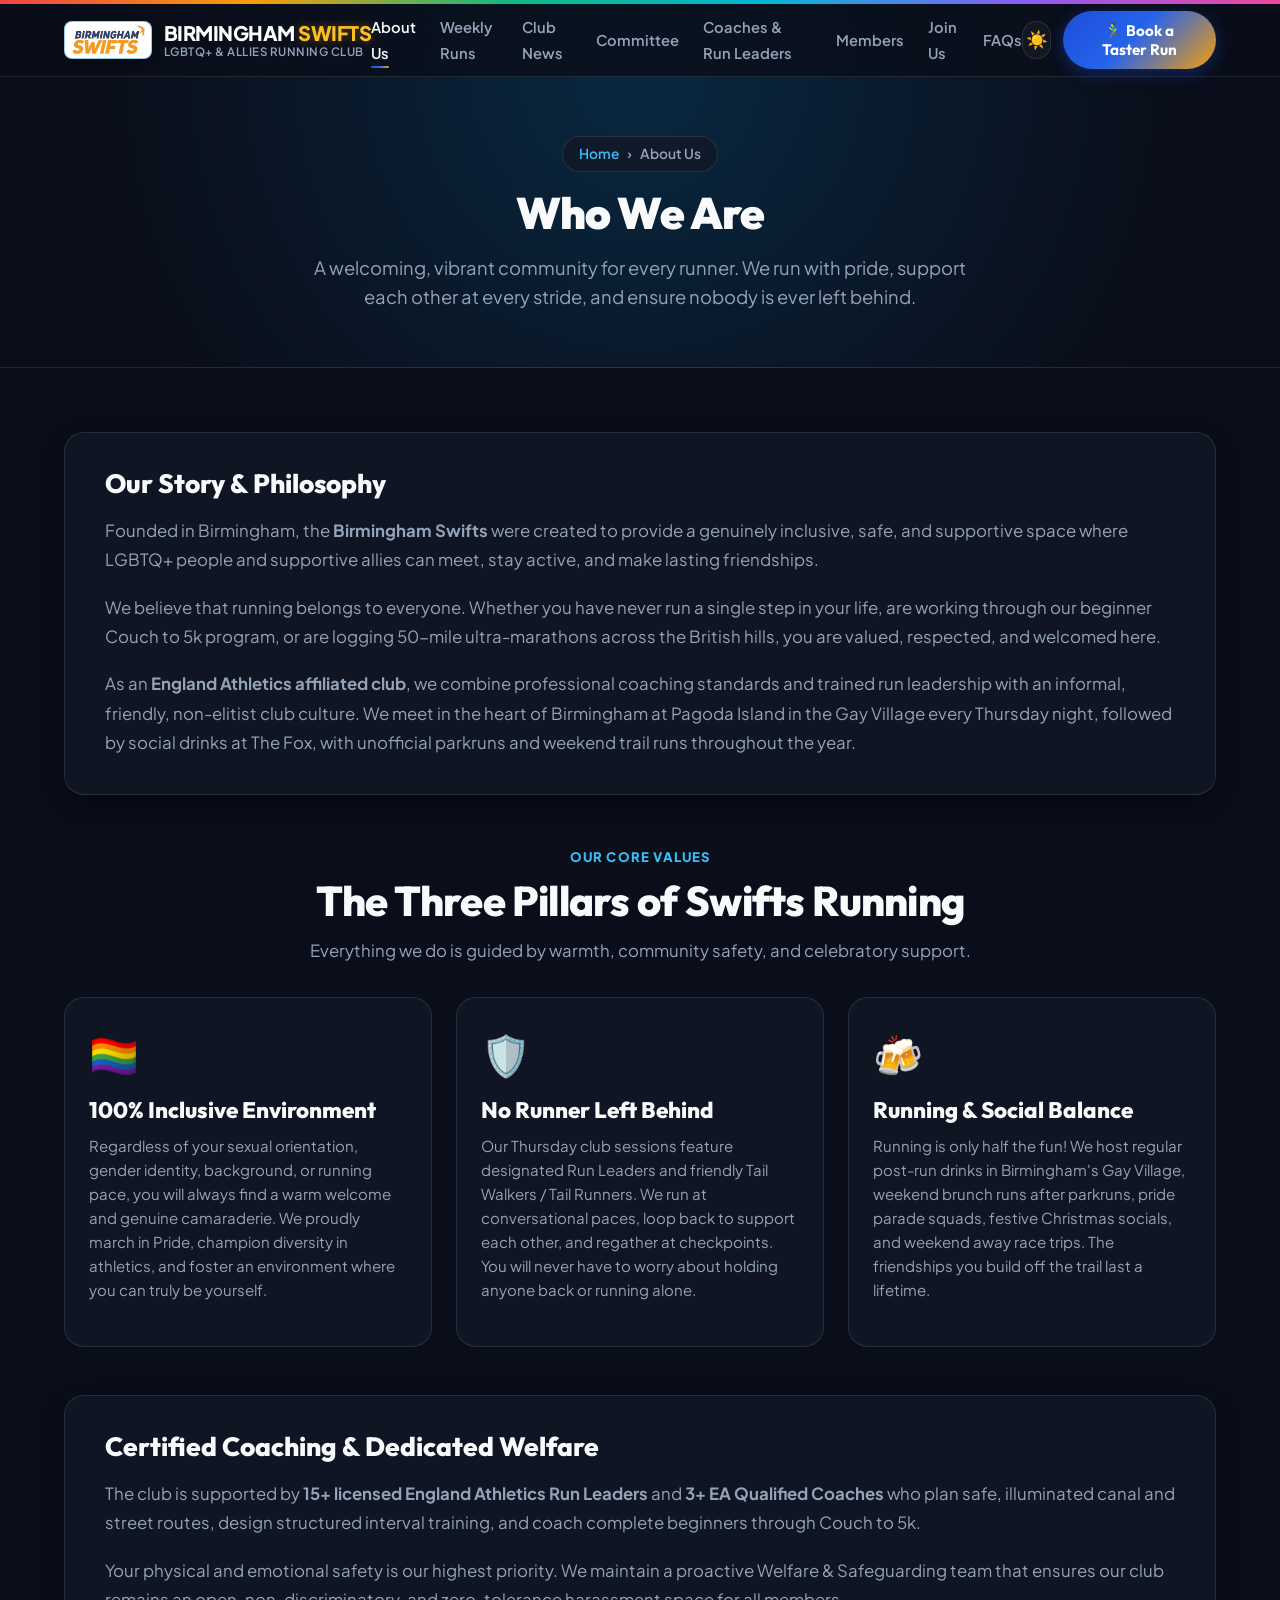
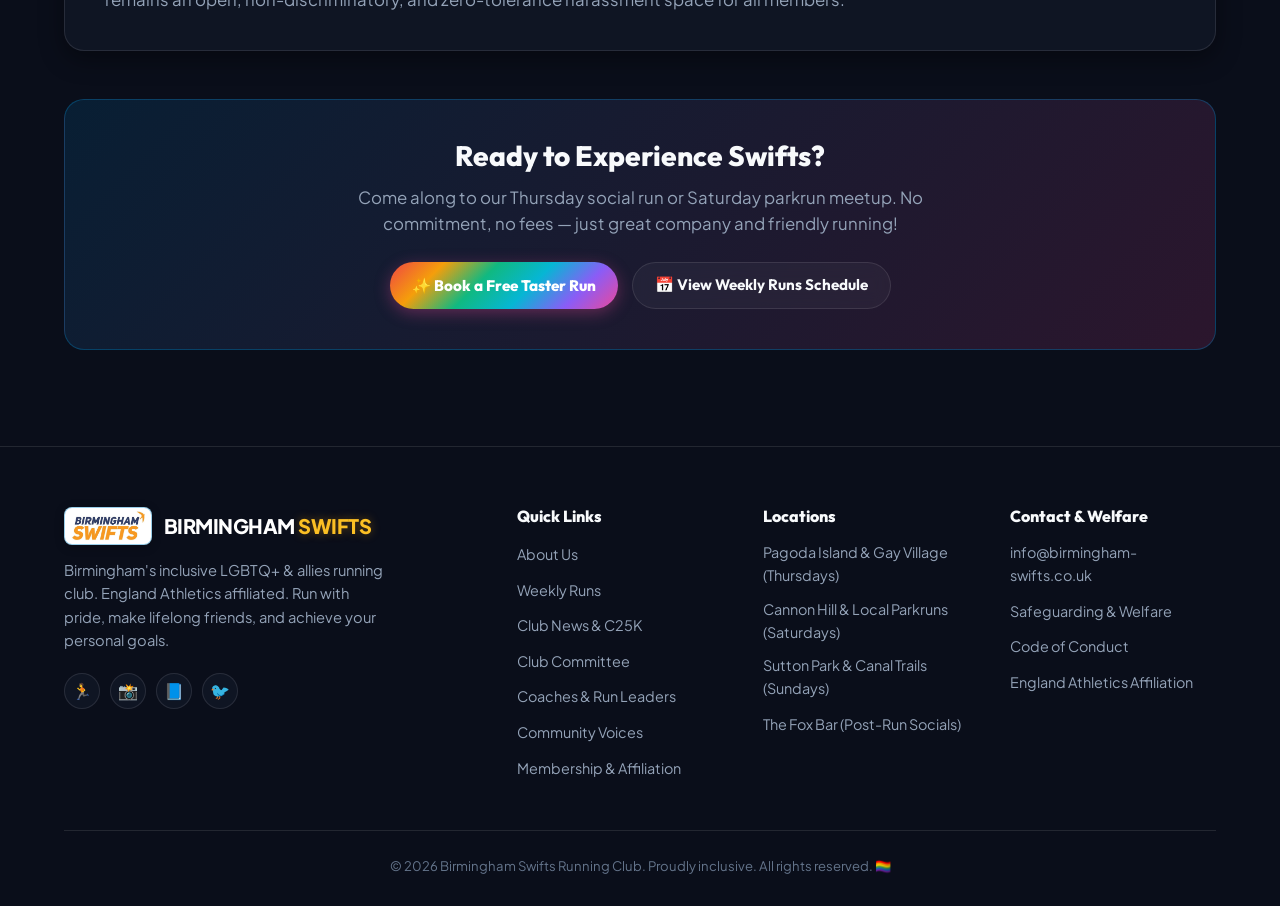
==== commit d49bc786: "fix(mobile): logo & footer spacing, default dark mode, Thursday bag drop info, unify join buttons, r" ====
--- a/about.html
+++ b/about.html
@@ -17,7 +17,7 @@
   <link rel="icon" type="image/jpeg" href="assets/swifts_logo.jpg">
 
   <!-- Main Stylesheet -->
-  <link rel="stylesheet" href="styles.css?v=2.5">
+  <link rel="stylesheet" href="styles.css?v=3.0">
 </head>
 <body>
 
@@ -59,8 +59,8 @@
       </ul>
 
       <div class="nav-actions">
-        <button class="theme-toggle-btn" id="theme-toggle" aria-label="Toggle Dark / Light Theme" title="Toggle Theme">
-          🌙
+        <button class="theme-toggle-btn" id="theme-toggle" aria-label="Toggle Dark / Light Theme" title="Switch to Light Mode">
+          ☀️
         </button>
         <button class="btn btn-primary" id="open-taster-modal-btn">
           🏃‍♂️ Book a Taster Run
@@ -214,7 +214,7 @@
         <div class="form-group">
           <label class="form-label" for="taster-pace">Running Experience</label>
           <select id="taster-pace" class="form-select">
-            <option value="beginner">Beginner / Walk-to-Run (Couch to 5k)</option>
+            <option value="beginner">Beginner (Couch to 5k)</option>
             <option value="casual">Casual / Social Runner</option>
             <option value="intermediate">Regular 5k–10k Runner</option>
             <option value="experienced">Long Distance / Experienced Runner</option>
@@ -291,6 +291,6 @@
   </footer>
 
   <!-- Main JavaScript -->
-  <script src="script.js?v=2.5"></script>
+  <script src="script.js?v=3.0"></script>
 </body>
 </html>
--- a/styles.css
+++ b/styles.css
@@ -973,20 +973,6 @@
   box-shadow: 0 0 30px var(--swifts-blue-glow);
 }
 
-.pricing-card.featured::before {
-  content: 'COMMUNITY SUPPORTER';
-  position: absolute;
-  top: -12px;
-  left: 50%;
-  transform: translateX(-50%);
-  background: var(--gradient-swifts);
-  color: #ffffff;
-  font-size: 0.72rem;
-  font-weight: 800;
-  padding: 4px 14px;
-  border-radius: var(--radius-full);
-}
-
 .pricing-title {
   font-size: 1.3rem;
   margin-bottom: 8px;
@@ -1226,22 +1212,46 @@
   color: var(--text-primary);
 }
 
-.footer-links-list {
-  list-style: none;
-}
-
-.footer-links-list li {
-  margin-bottom: 10px;
-}
-
-.footer-links-list a {
+.footer-links-list,
+.footer-links {
+  list-style: none !important;
+  padding: 0 !important;
+  margin: 0 !important;
+}
+
+.footer-links-list li,
+.footer-links li {
+  list-style: none !important;
+  padding: 0 !important;
+  margin: 0 0 10px 0 !important;
+}
+
+.footer-links-list a,
+.footer-links a {
   font-size: 0.9rem;
   color: var(--text-secondary);
-}
-
-.footer-links-list a:hover {
+  display: inline-block;
+  transition: var(--transition);
+}
+
+.footer-links-list a:hover,
+.footer-links a:hover {
   color: var(--swifts-blue);
   padding-left: 4px;
+}
+
+.footer-heading {
+  font-size: 1rem;
+  font-weight: 800;
+  margin-bottom: 16px;
+  color: var(--text-primary);
+}
+
+.footer-desc {
+  font-size: 0.92rem;
+  color: var(--text-secondary);
+  margin: 14px 0 20px;
+  max-width: 320px;
 }
 
 .footer-bottom {
@@ -1289,7 +1299,7 @@
   .nav-container {
     height: auto;
     min-height: 58px;
-    padding: 8px 0;
+    padding: 8px 18px;
   }
 
   .nav-brand {
@@ -2303,16 +2313,16 @@
 /* Run Leaders Grid */
 .leaders-grid {
   display: grid;
-  grid-template-columns: repeat(auto-fill, minmax(280px, 1fr));
-  gap: 24px;
+  grid-template-columns: repeat(auto-fill, minmax(320px, 1fr));
+  gap: 28px;
   margin-top: 36px;
 }
 
 .leader-card {
   background: var(--surface-color);
   border: 1px solid var(--border-color);
-  border-radius: var(--radius-md);
-  padding: 20px;
+  border-radius: var(--radius-lg);
+  padding: 24px;
   display: flex;
   flex-direction: column;
   transition: var(--transition);
@@ -2321,26 +2331,33 @@
 }
 
 .leader-card:hover {
-  transform: translateY(-3px);
-  border-color: rgba(56, 189, 248, 0.4);
-  box-shadow: 0 8px 24px rgba(0, 0, 0, 0.2);
+  transform: translateY(-4px);
+  border-color: rgba(56, 189, 248, 0.5);
+  box-shadow: 0 10px 28px rgba(0, 0, 0, 0.22);
 }
 
 .leader-header {
   display: flex;
   align-items: center;
-  gap: 14px;
-  margin-bottom: 14px;
+  gap: 18px;
+  margin-bottom: 16px;
 }
 
 .leader-avatar-wrap {
-  width: 62px;
-  height: 62px;
+  width: 124px;
+  height: 124px;
   flex-shrink: 0;
   border-radius: 50%;
   overflow: hidden;
-  border: 2px solid #8b5cf6;
+  border: 3.5px solid #8b5cf6;
   background: var(--surface-alt);
+  box-shadow: 0 6px 18px rgba(0, 0, 0, 0.25);
+  transition: var(--transition);
+}
+
+.leader-card:hover .leader-avatar-wrap {
+  transform: scale(1.04);
+  border-color: #38bdf8;
 }
 
 .leader-avatar-img {
@@ -2350,18 +2367,20 @@
 }
 
 .leader-name {
-  font-size: 1.12rem;
+  font-size: 1.5rem;
   font-family: var(--font-heading);
-  font-weight: 700;
+  font-weight: 800;
+  letter-spacing: -0.4px;
   color: var(--text-primary);
-  margin: 0 0 3px 0;
+  margin: 0 0 6px 0;
+  line-height: 1.2;
 }
 
 .leader-badge {
   display: inline-block;
-  font-size: 0.74rem;
-  font-weight: 600;
-  padding: 2px 8px;
+  font-size: 0.8rem;
+  font-weight: 700;
+  padding: 3px 10px;
   border-radius: var(--radius-full);
   background: rgba(139, 92, 246, 0.15);
   color: #c084fc;
@@ -2369,9 +2388,9 @@
 }
 
 .leader-bio {
-  font-size: 0.88rem;
+  font-size: 0.94rem;
   color: var(--text-secondary);
-  line-height: 1.55;
+  line-height: 1.6;
   margin-bottom: 0;
   flex-grow: 1;
 }
@@ -2643,7 +2662,16 @@
 }
 
 [data-theme="light"] .leader-avatar-wrap {
-  border: 2.5px solid #1d4ed8;
+  border: 3.5px solid #1d4ed8;
+  box-shadow: 0 6px 18px rgba(29, 78, 216, 0.15);
+}
+
+[data-theme="light"] .leader-card:hover .leader-avatar-wrap {
+  border-color: #f59e0b;
+}
+
+[data-theme="light"] .leader-name {
+  color: #0f172a;
 }
 
 [data-theme="light"] .committee-responsibilities li::before {
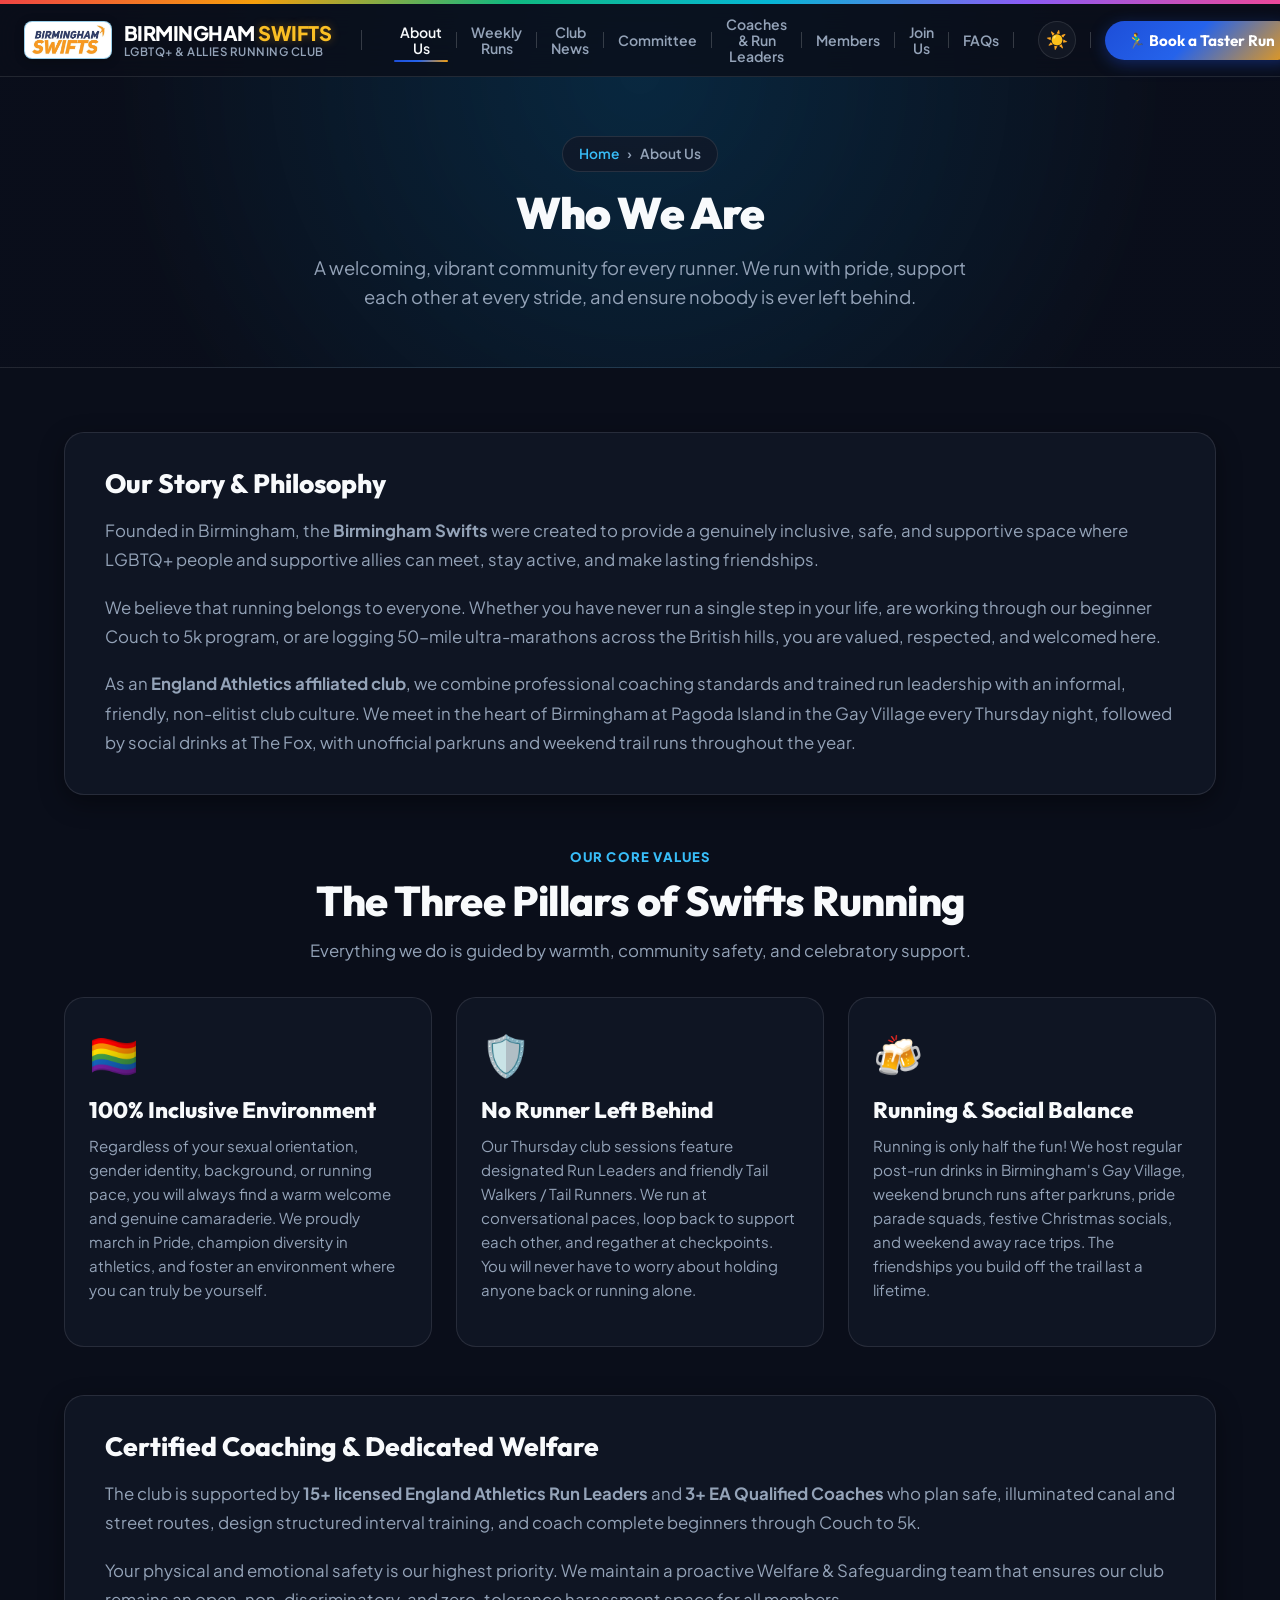
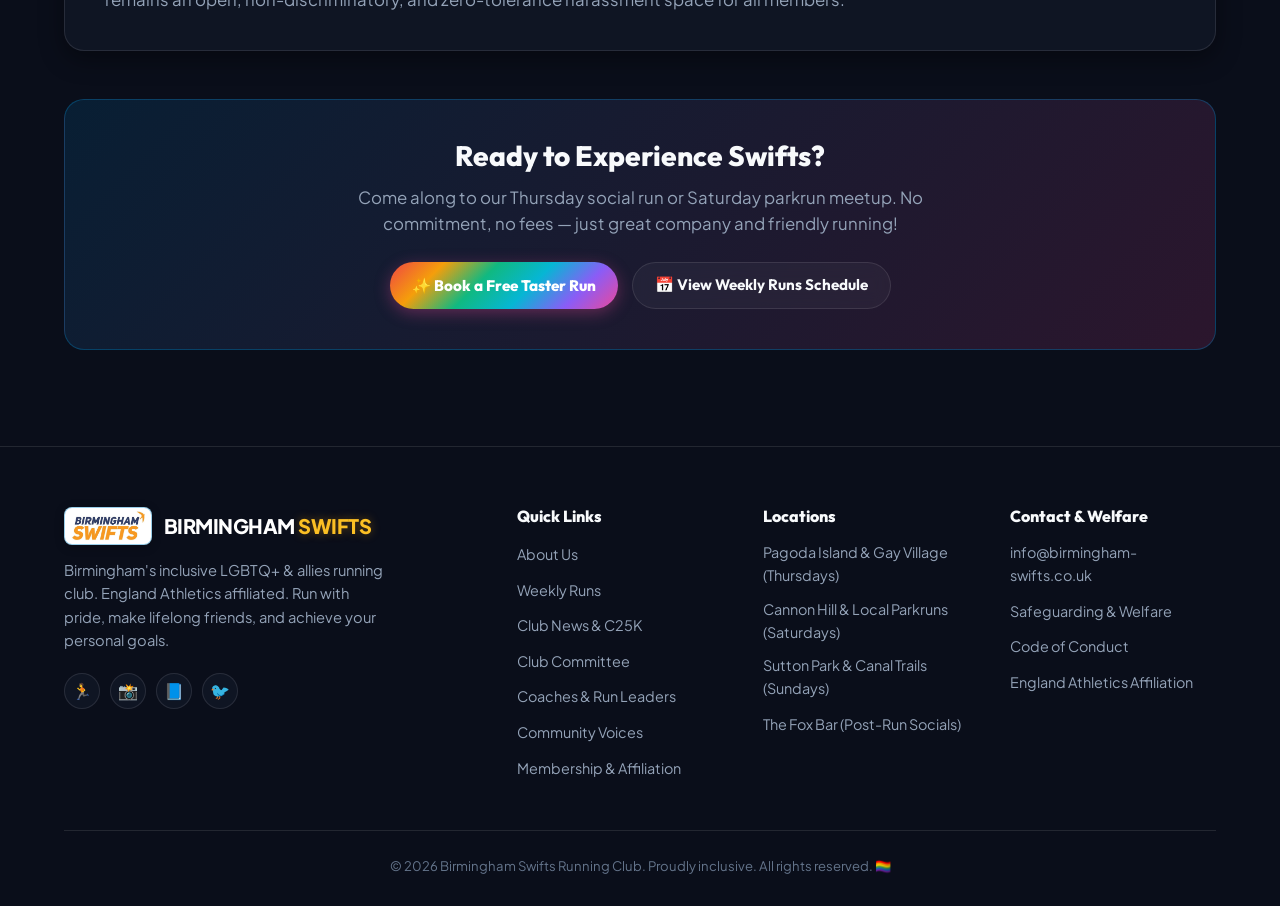
==== commit 8f93e337: "fix(desktop-header): add space after logo, tighten 2-line title line height, and add subtle dividers" ====
--- a/about.html
+++ b/about.html
@@ -17,7 +17,7 @@
   <link rel="icon" type="image/jpeg" href="assets/swifts_logo.jpg">
 
   <!-- Main Stylesheet -->
-  <link rel="stylesheet" href="styles.css?v=3.0">
+  <link rel="stylesheet" href="styles.css?v=3.4">
 </head>
 <body>
 
@@ -43,6 +43,7 @@
           <span class="nav-brand-subtitle">LGBTQ+ & Allies Running Club</span>
         </div>
       </a>
+      <span class="nav-brand-divider" aria-hidden="true"></span>
 
       <ul class="nav-links" id="nav-menu">
         <li><a href="about.html" class="nav-link active">About Us</a></li>
@@ -62,6 +63,7 @@
         <button class="theme-toggle-btn" id="theme-toggle" aria-label="Toggle Dark / Light Theme" title="Switch to Light Mode">
           ☀️
         </button>
+        <span class="nav-action-divider" aria-hidden="true"></span>
         <button class="btn btn-primary" id="open-taster-modal-btn">
           🏃‍♂️ Book a Taster Run
         </button>
--- a/styles.css
+++ b/styles.css
@@ -223,7 +223,12 @@
   display: flex;
   align-items: center;
   justify-content: space-between;
+  gap: 16px;
   height: 72px;
+}
+
+.navbar .nav-container {
+  max-width: 1400px;
 }
 
 .nav-brand {
@@ -233,6 +238,20 @@
   text-decoration: none;
   flex-shrink: 0;
   min-width: 0;
+  margin-right: 8px;
+}
+
+.nav-brand-divider {
+  display: inline-block;
+  width: 1px;
+  height: 20px;
+  background: rgba(255, 255, 255, 0.18);
+  margin: 0 16px 0 6px;
+  flex-shrink: 0;
+}
+
+[data-theme="light"] .nav-brand-divider {
+  background: rgba(15, 23, 42, 0.14);
 }
 
 .nav-logo-img {
@@ -287,16 +306,42 @@
 .nav-links {
   display: flex;
   align-items: center;
-  gap: 24px;
+  gap: 0;
   list-style: none;
 }
 
+.nav-links > li:not(.mobile-only-action) {
+  display: flex;
+  align-items: center;
+}
+
+.nav-links > li:not(.mobile-only-action)::after {
+  content: '';
+  display: inline-block;
+  width: 1px;
+  height: 16px;
+  background: rgba(255, 255, 255, 0.18);
+  margin: 0 8px;
+  flex-shrink: 0;
+}
+
+[data-theme="light"] .nav-links > li:not(.mobile-only-action)::after {
+  background: rgba(15, 23, 42, 0.14);
+}
+
 .nav-link {
-  font-size: 0.92rem;
+  font-size: 0.88rem;
   font-weight: 600;
   color: var(--text-secondary);
   position: relative;
-  padding: 6px 0;
+  padding: 4px 6px;
+  line-height: 1.14;
+  text-align: center;
+  display: inline-flex;
+  flex-direction: column;
+  align-items: center;
+  justify-content: center;
+  transition: var(--transition);
 }
 
 .nav-link:hover, .nav-link.active {
@@ -306,7 +351,7 @@
 .nav-link::after {
   content: '';
   position: absolute;
-  bottom: 0;
+  bottom: -2px;
   left: 0;
   width: 0;
   height: 2px;
@@ -327,6 +372,20 @@
   display: flex;
   align-items: center;
   gap: 12px;
+  flex-shrink: 0;
+}
+
+.nav-action-divider {
+  display: inline-block;
+  width: 1px;
+  height: 16px;
+  background: rgba(255, 255, 255, 0.18);
+  margin: 0 2px;
+  flex-shrink: 0;
+}
+
+[data-theme="light"] .nav-action-divider {
+  background: rgba(15, 23, 42, 0.14);
 }
 
 .theme-toggle-btn {
@@ -457,25 +516,43 @@
 .hero-content {
   position: relative;
   z-index: 2;
-  max-width: 780px;
+  max-width: 920px;
 }
 
 .hero-badge-pill {
   display: inline-flex;
-  align-items: center;
-  gap: 8px;
+  flex-direction: column;
+  align-items: flex-start;
+  gap: 4px;
   background: rgba(2, 132, 199, 0.15);
   border: 1px solid rgba(2, 132, 199, 0.4);
   backdrop-filter: blur(12px);
-  padding: 6px 14px;
-  border-radius: var(--radius-full);
-  font-size: 0.85rem;
+  padding: 8px 18px;
+  border-radius: 12px;
+  font-size: 0.86rem;
   font-weight: 700;
   color: #38bdf8;
   margin-bottom: 20px;
   animation: pulseGlow 3s infinite;
   max-width: 100%;
   box-sizing: border-box;
+}
+
+.hero-badge-line {
+  display: flex;
+  align-items: center;
+  gap: 6px;
+  line-height: 1.35;
+}
+
+.hero-badge-ifr {
+  font-size: 0.8rem;
+  font-weight: 600;
+  color: var(--swifts-gold);
+}
+
+[data-theme="light"] .hero-badge-ifr {
+  color: #b45309;
 }
 
 @keyframes pulseGlow {
@@ -512,7 +589,76 @@
   display: flex;
   flex-wrap: wrap;
   gap: 14px;
-  margin-bottom: 48px;
+  margin-bottom: 32px;
+}
+
+.hero-photo-showcase {
+  margin: 0 0 36px;
+  width: 100%;
+}
+
+.hero-photo-wrap {
+  position: relative;
+  border-radius: var(--radius-lg);
+  overflow: hidden;
+  border: 1px solid var(--border-glass);
+  box-shadow: 0 16px 40px rgba(0, 0, 0, 0.4), 0 0 28px rgba(2, 132, 199, 0.22);
+  background: var(--bg-card);
+  transition: var(--transition);
+}
+
+.hero-photo-wrap:hover {
+  transform: translateY(-2px);
+  box-shadow: 0 20px 48px rgba(0, 0, 0, 0.5), 0 0 36px rgba(2, 132, 199, 0.35);
+  border-color: rgba(56, 189, 248, 0.4);
+}
+
+.hero-photo-img {
+  width: 100%;
+  height: auto;
+  display: block;
+  object-fit: cover;
+  border-radius: calc(var(--radius-lg) - 1px);
+}
+
+.hero-photo-badge {
+  position: absolute;
+  top: 14px;
+  left: 14px;
+  display: inline-flex;
+  align-items: center;
+  gap: 8px;
+  background: rgba(10, 14, 26, 0.85);
+  backdrop-filter: blur(12px);
+  -webkit-backdrop-filter: blur(12px);
+  border: 1px solid rgba(255, 255, 255, 0.18);
+  color: #ffffff;
+  padding: 6px 14px;
+  border-radius: var(--radius-full);
+  font-size: 0.82rem;
+  font-weight: 600;
+  box-shadow: 0 4px 14px rgba(0, 0, 0, 0.4);
+}
+
+.hero-photo-badge-dot {
+  width: 8px;
+  height: 8px;
+  border-radius: 50%;
+  background: #22c55e;
+  box-shadow: 0 0 8px #22c55e;
+  animation: pulseGlow 2s infinite;
+}
+
+[data-theme="light"] .hero-photo-wrap {
+  border-color: rgba(29, 78, 216, 0.25);
+  box-shadow: 0 16px 36px rgba(29, 78, 216, 0.12), 0 4px 16px rgba(0, 0, 0, 0.06);
+}
+
+[data-theme="light"] .hero-photo-badge {
+  background: rgba(255, 255, 255, 0.94);
+  color: #0f172a;
+  border-color: rgba(29, 78, 216, 0.2);
+  box-shadow: 0 4px 14px rgba(0, 0, 0, 0.08);
 }
 
 .hero-stats-bar {
@@ -1307,6 +1453,13 @@
     min-width: 0;
     flex: 1 1 auto;
     overflow: hidden;
+    margin-right: 0;
+  }
+
+  .nav-brand-divider,
+  .nav-action-divider,
+  .nav-links > li::after {
+    display: none !important;
   }
 
   .nav-logo-img {
@@ -1404,6 +1557,9 @@
     padding: 10px 0;
     border-bottom: 1px solid var(--border-glass);
     width: 100%;
+    line-height: 1.4;
+    text-align: left;
+    display: block;
   }
 
   .nav-links.mobile-open .mobile-only-action {
@@ -1447,7 +1603,7 @@
     display: inline-flex;
     flex-direction: column;
     align-items: flex-start;
-    gap: 3px;
+    gap: 4px;
     font-size: 0.78rem;
     line-height: 1.35;
     padding: 8px 14px;
@@ -1457,15 +1613,6 @@
     box-sizing: border-box;
   }
 
-  .hero-badge-pill span:nth-child(2) {
-    display: none;
-  }
-
-  .hero-badge-pill span:nth-child(3)::before {
-    content: '• ';
-    margin-right: 2px;
-  }
-
   .hero-title {
     font-size: clamp(1.95rem, 7.5vw, 2.5rem);
     letter-spacing: -0.6px;
@@ -1499,6 +1646,18 @@
     justify-content: center;
   }
 
+  .hero-photo-showcase {
+    margin: 0 0 24px;
+  }
+
+  .hero-photo-badge {
+    top: 8px;
+    left: 8px;
+    font-size: 0.72rem;
+    padding: 4px 10px;
+    gap: 6px;
+  }
+
   .hero-stats-bar {
     grid-template-columns: repeat(2, 1fr);
     gap: 10px;
@@ -1709,10 +1868,6 @@
     align-items: flex-start;
     gap: 4px;
     padding: 8px 12px;
-  }
-
-  .hero-badge-pill span:nth-child(3)::before {
-    display: none;
   }
 
   .hero-title {
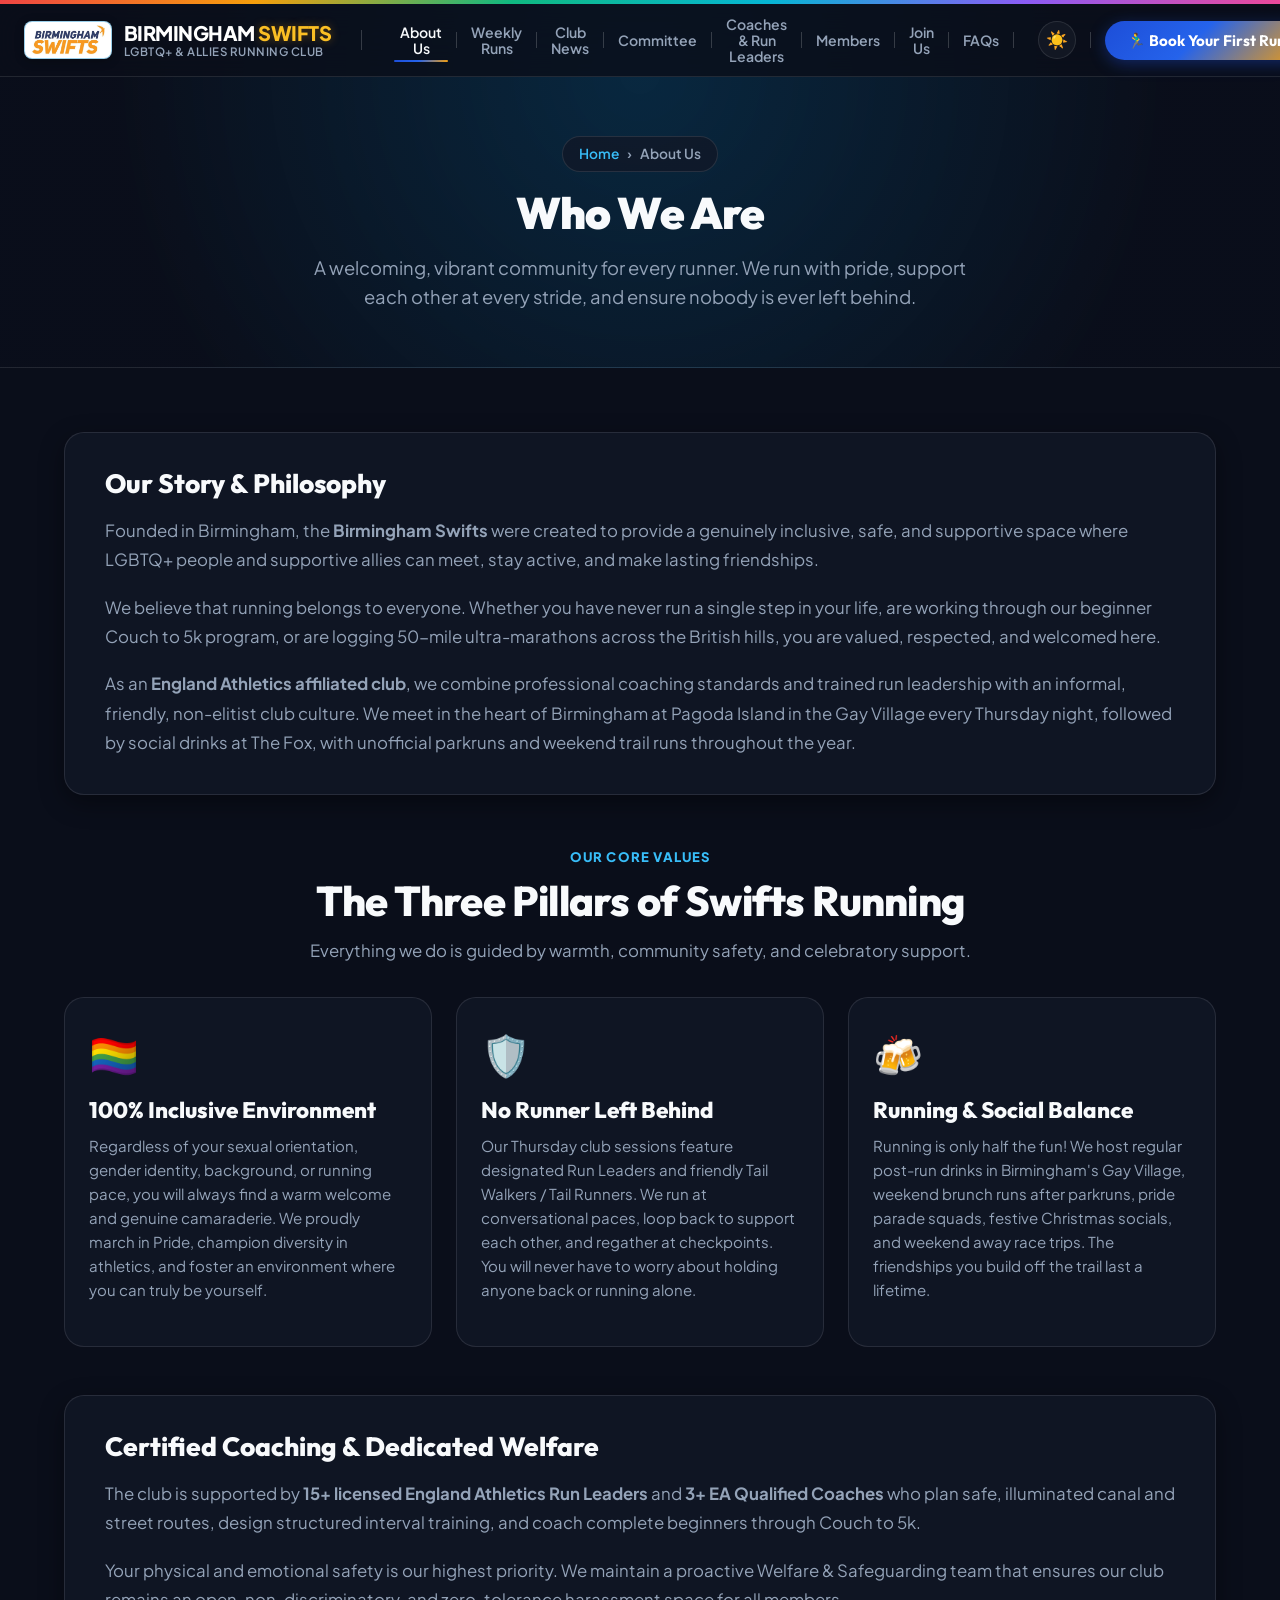
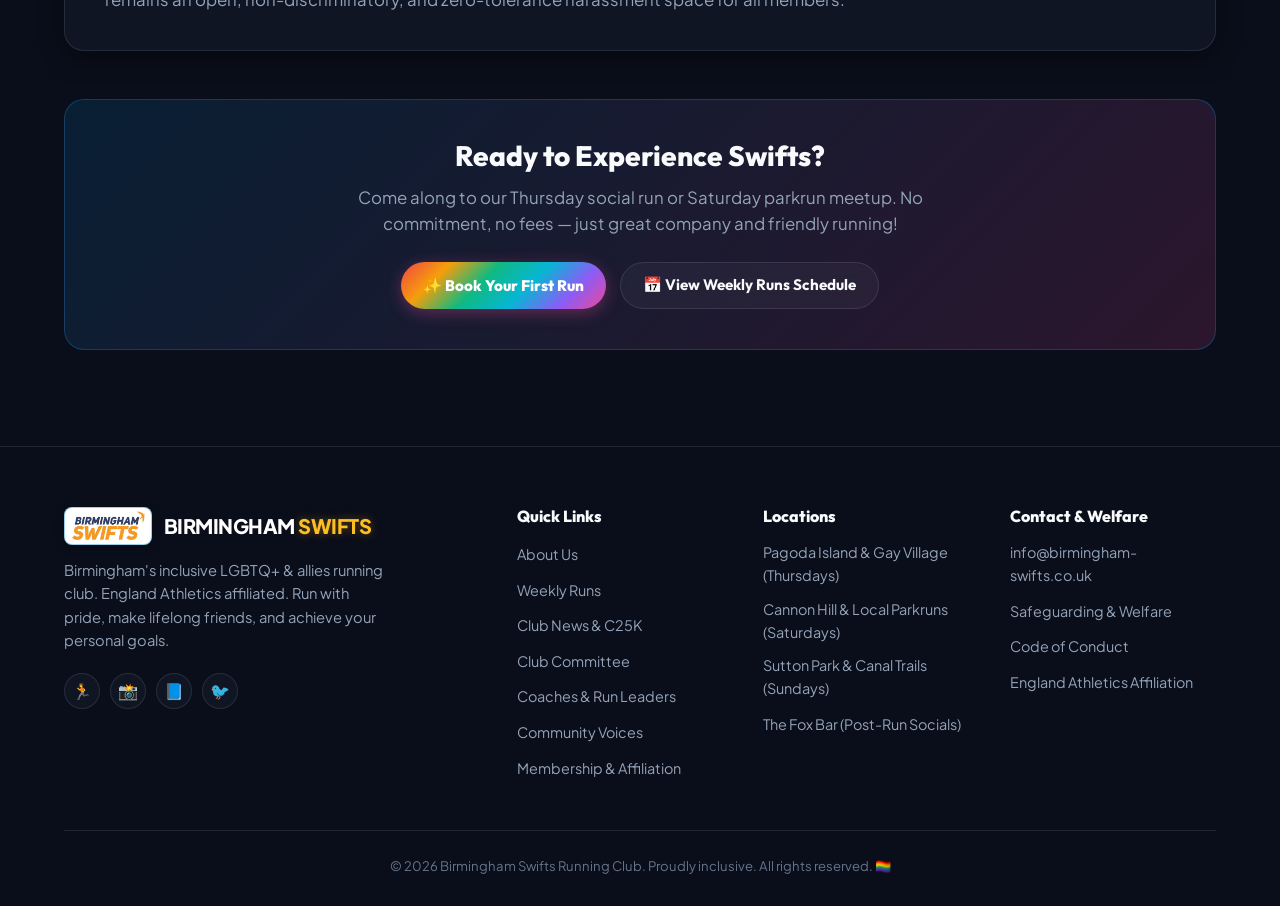
==== commit 4f7016ab: "feat(first-run): rename 'Book a Taster Run' to 'Book Your First Run', streamline modal session to Th" ====
--- a/about.html
+++ b/about.html
@@ -55,7 +55,7 @@
         <li><a href="join.html" class="nav-link">Join Us</a></li>
         <li><a href="index.html#faqs" class="nav-link">FAQs</a></li>
         <li class="mobile-only-action">
-          <button class="btn btn-primary open-taster-btn mobile-menu-cta">🏃‍♂️ Book a Taster Run</button>
+          <button class="btn btn-primary open-taster-btn mobile-menu-cta">🏃‍♂️ Book Your First Run</button>
         </li>
       </ul>
 
@@ -65,7 +65,7 @@
         </button>
         <span class="nav-action-divider" aria-hidden="true"></span>
         <button class="btn btn-primary" id="open-taster-modal-btn">
-          🏃‍♂️ Book a Taster Run
+          🏃‍♂️ Book Your First Run
         </button>
         <button class="mobile-menu-btn" id="mobile-toggle-btn" aria-label="Open mobile menu">
           ☰
@@ -171,7 +171,7 @@
         </p>
         <div style="display: flex; gap: 14px; justify-content: center; flex-wrap: wrap;">
           <button class="btn btn-rainbow open-taster-btn">
-            ✨ Book a Free Taster Run
+            ✨ Book Your First Run
           </button>
           <a href="runs.html" class="btn btn-secondary">
             📅 View Weekly Runs Schedule
@@ -183,12 +183,12 @@
   </main>
 
   <!-- ==========================================================================
-       MODAL DIALOG: BOOK TASTER RUN
+       MODAL DIALOG: BOOK FIRST RUN
        ========================================================================== -->
   <div class="modal-overlay" id="taster-modal">
     <div class="modal-card">
       <button class="modal-close-btn" id="modal-close-btn" aria-label="Close modal">&times;</button>
-      <h3 style="font-size: 1.4rem; margin-bottom: 6px;">🏃‍♂️ Book a Taster Run</h3>
+      <h3 style="font-size: 1.4rem; margin-bottom: 6px;">🏃‍♂️ Book Your First Run</h3>
       <p style="color: var(--text-secondary); font-size: 0.9rem; margin-bottom: 20px;">
         Join us for a friendly, no-pressure run with Birmingham Swifts. We'll introduce you to your group leader!
       </p>
@@ -207,9 +207,7 @@
         <div class="form-group">
           <label class="form-label" for="taster-session">Select Session</label>
           <select id="taster-session" class="form-select">
-            <option value="thursday">Thursday Social Run (Main Club Run, Gay Village, 6:50 PM)</option>
-            <option value="saturday">Saturday Parkrun Meetup (Local 5k, 8:45 AM)</option>
-            <option value="sunday">Sunday Long Run (Half / Marathon / Ultra Training, 9:00 AM)</option>
+            <option value="thursday">Thursday Social Run (The Fox, Gay Village, 6:30 PM)</option>
           </select>
         </div>
 
@@ -224,7 +222,7 @@
         </div>
 
         <button type="submit" class="btn btn-rainbow" style="width: 100%; margin-top: 8px;">
-          Confirm Taster Booking ✨
+          Confirm Booking ✨
         </button>
       </form>
     </div>
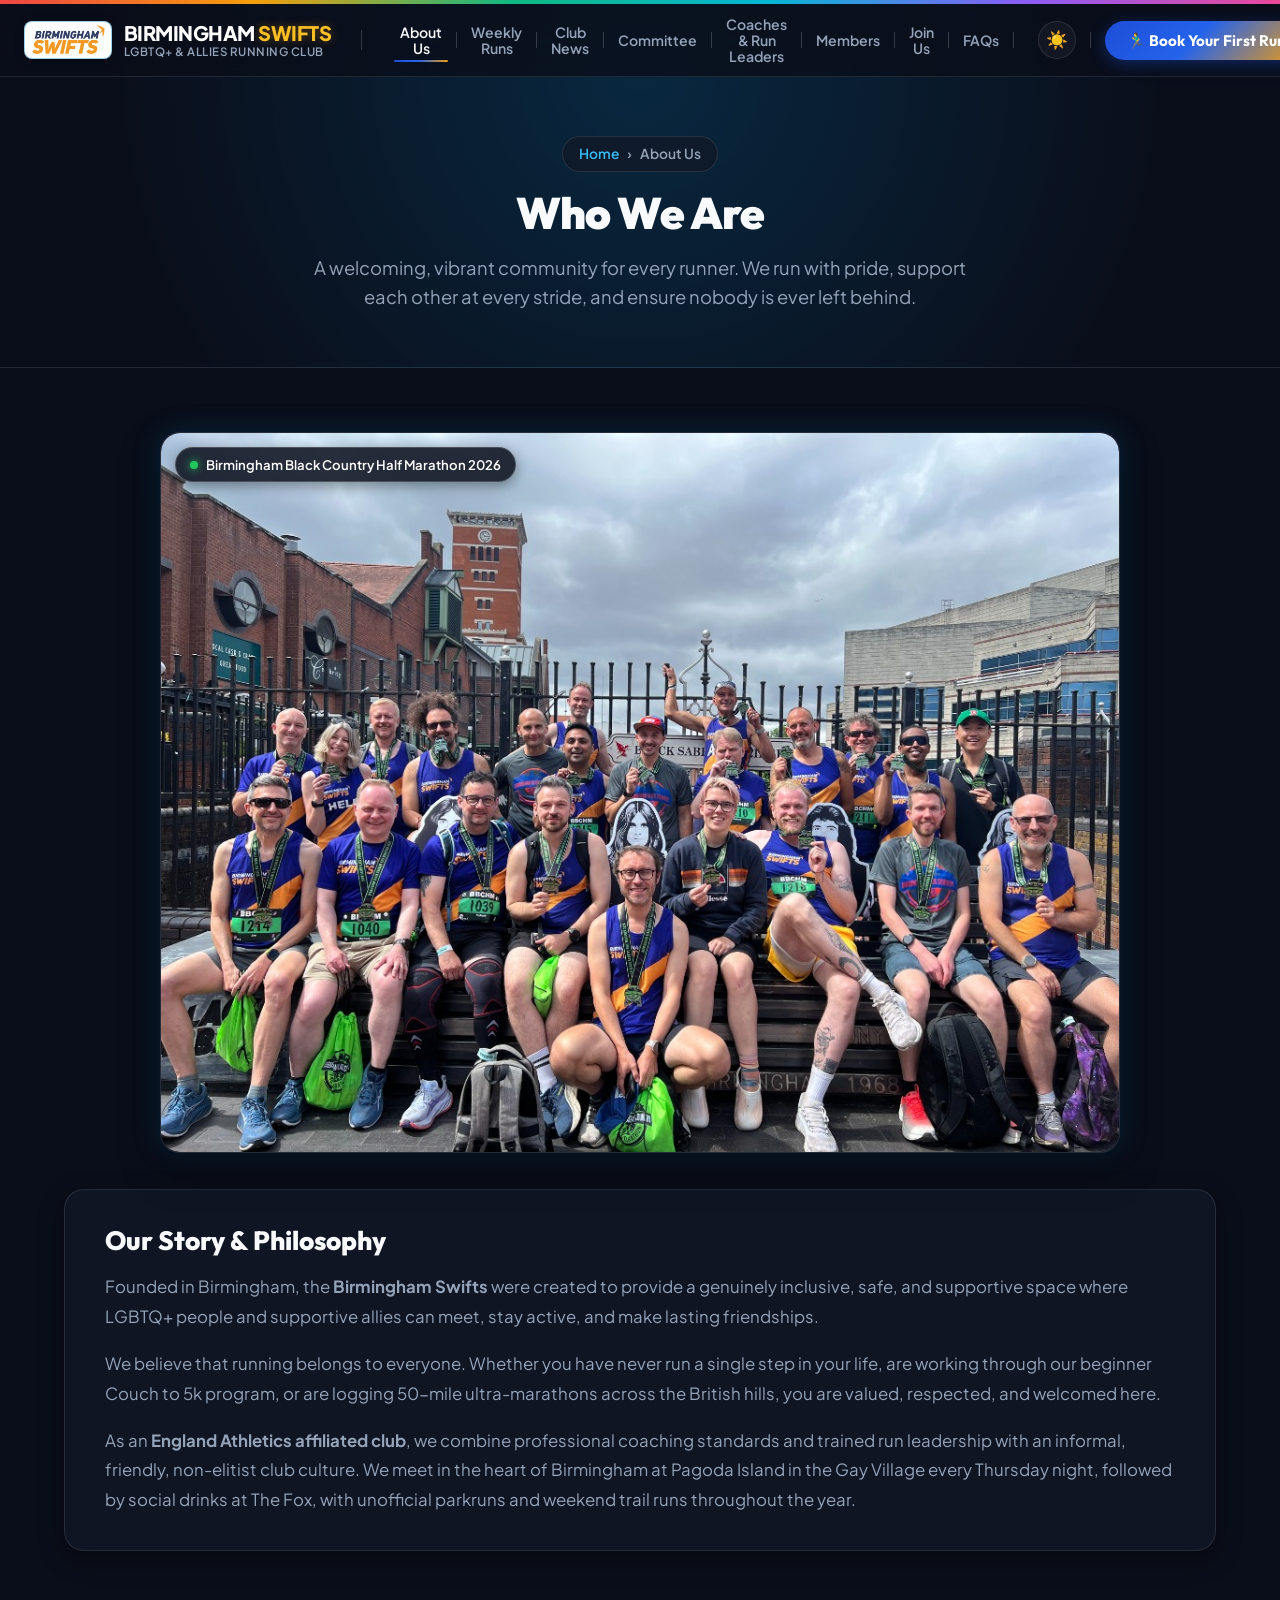
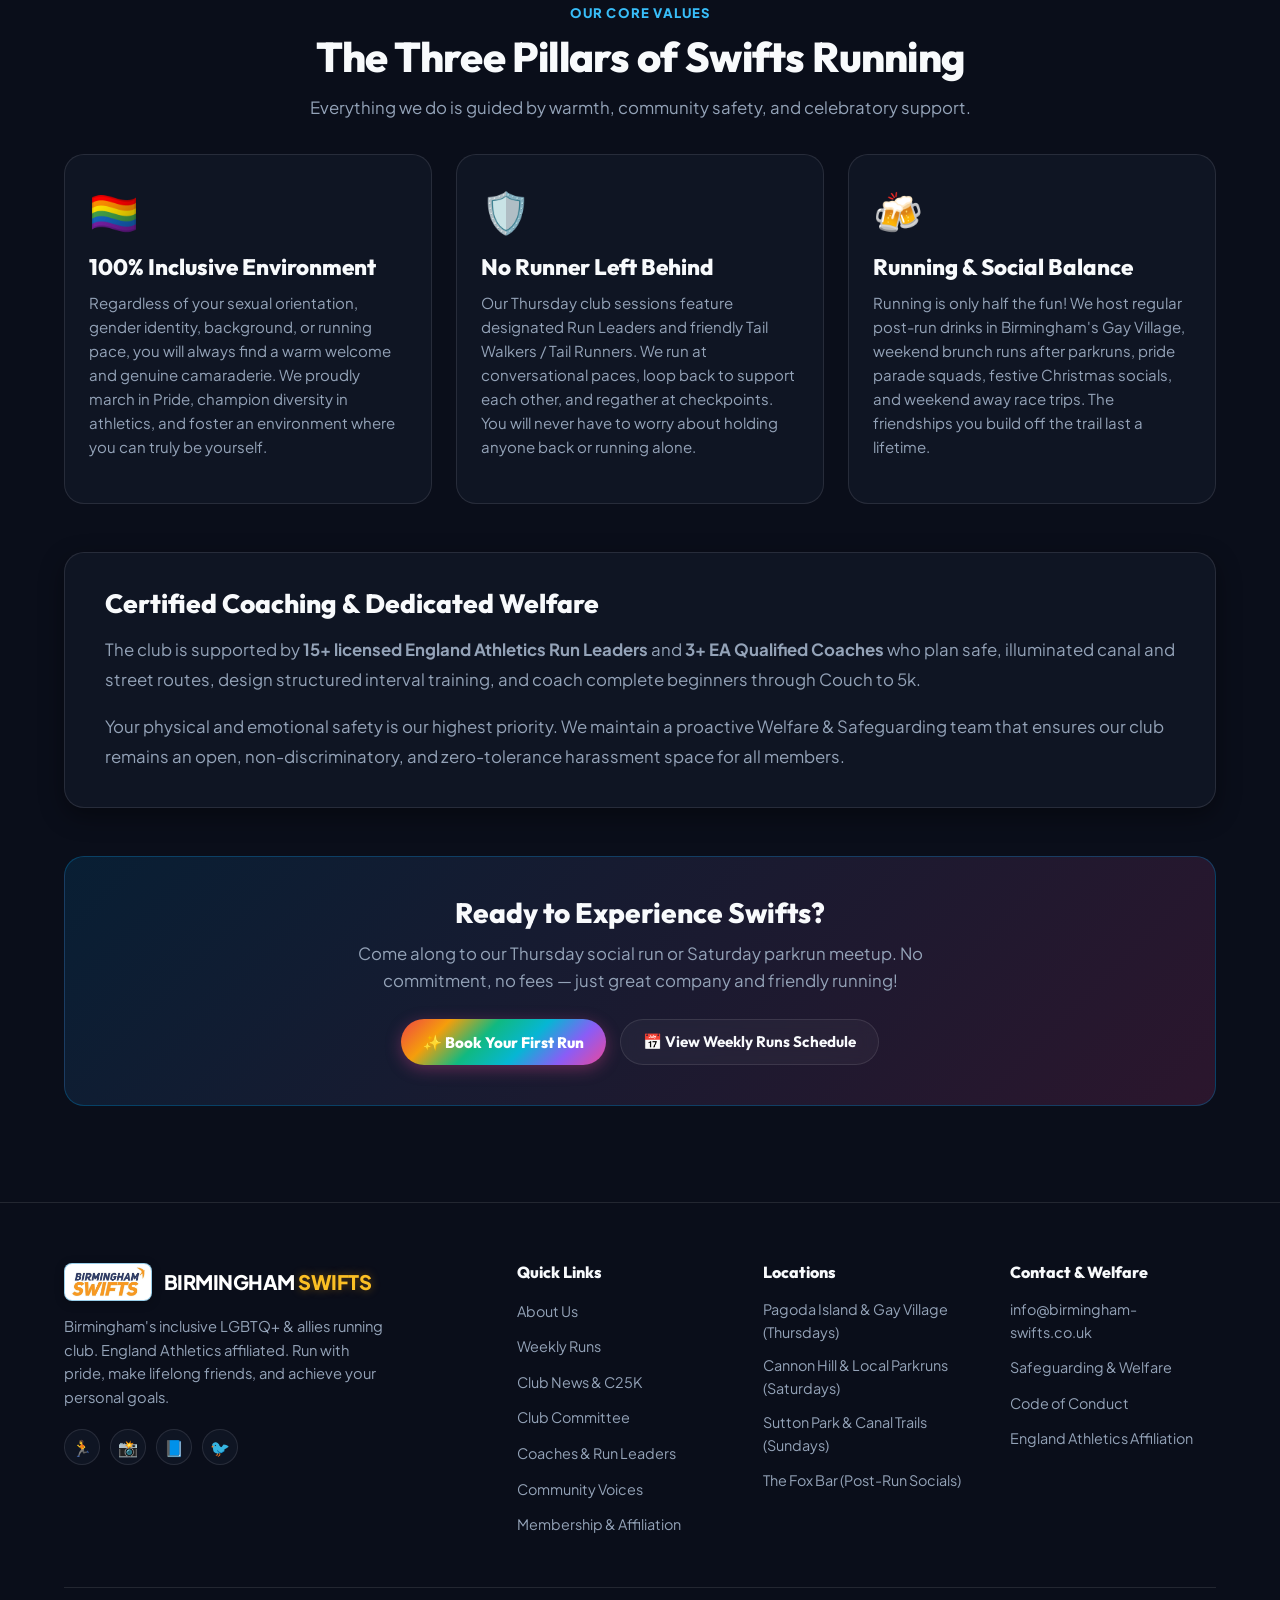
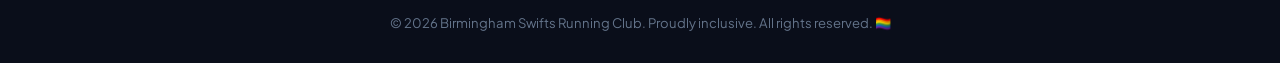
==== commit cecbe826: "feat(photos): add Birmingham Black Country Half Marathon 2026 photo to Who We Are section on home pa" ====
--- a/about.html
+++ b/about.html
@@ -17,7 +17,7 @@
   <link rel="icon" type="image/jpeg" href="assets/swifts_logo.jpg">
 
   <!-- Main Stylesheet -->
-  <link rel="stylesheet" href="styles.css?v=3.4">
+  <link rel="stylesheet" href="styles.css?v=3.5">
 </head>
 <body>
 
@@ -97,6 +97,17 @@
   <main class="subpage-content">
     <div class="container">
       
+      <!-- Real Swifts Community Photo Showcase in Who We Are -->
+      <div class="hero-photo-showcase" style="max-width: 960px; margin: 0 auto 36px;">
+        <div class="hero-photo-wrap">
+          <img src="assets/swifts_black_country_half_marathon.jpg" alt="Birmingham Swifts runners at the Birmingham Black Country Half Marathon 2026 on the Black Sabbath bench" class="hero-photo-img">
+          <div class="hero-photo-badge">
+            <span class="hero-photo-badge-dot"></span>
+            <span>Birmingham Black Country Half Marathon 2026</span>
+          </div>
+        </div>
+      </div>
+
       <!-- Narrative / Club History Card -->
       <article class="about-narrative-card">
         <h3>Our Story &amp; Philosophy</h3>
--- a/styles.css
+++ b/styles.css
@@ -478,9 +478,18 @@
   min-height: 92vh;
   display: flex;
   align-items: center;
+  justify-content: center;
   padding: 120px 0 60px;
   overflow: hidden;
   background: var(--bg-primary);
+}
+
+.hero-container {
+  display: flex;
+  flex-direction: column;
+  align-items: center;
+  justify-content: center;
+  width: 100%;
 }
 
 .hero-bg-container {
@@ -516,13 +525,20 @@
 .hero-content {
   position: relative;
   z-index: 2;
-  max-width: 920px;
+  width: 100%;
+  max-width: 960px;
+  margin: 0 auto;
+  text-align: center;
+  display: flex;
+  flex-direction: column;
+  align-items: center;
 }
 
 .hero-badge-pill {
   display: inline-flex;
   flex-direction: column;
-  align-items: flex-start;
+  align-items: center;
+  text-align: center;
   gap: 4px;
   background: rgba(2, 132, 199, 0.15);
   border: 1px solid rgba(2, 132, 199, 0.4);
@@ -532,7 +548,7 @@
   font-size: 0.86rem;
   font-weight: 700;
   color: #38bdf8;
-  margin-bottom: 20px;
+  margin: 0 auto 20px;
   animation: pulseGlow 3s infinite;
   max-width: 100%;
   box-sizing: border-box;
@@ -541,6 +557,7 @@
 .hero-badge-line {
   display: flex;
   align-items: center;
+  justify-content: center;
   gap: 6px;
   line-height: 1.35;
 }
@@ -566,6 +583,7 @@
   letter-spacing: -1.2px;
   margin-bottom: 20px;
   line-height: 1.1;
+  text-align: center;
   overflow-wrap: break-word;
   word-break: normal;
 }
@@ -581,15 +599,17 @@
 .hero-description {
   font-size: clamp(1.05rem, 2vw, 1.25rem);
   color: var(--text-secondary);
-  margin-bottom: 32px;
-  max-width: 650px;
+  margin: 0 auto 32px;
+  max-width: 680px;
+  text-align: center;
 }
 
 .hero-cta-group {
   display: flex;
   flex-wrap: wrap;
+  justify-content: center;
   gap: 14px;
-  margin-bottom: 32px;
+  margin: 0 auto 32px;
 }
 
 .hero-photo-showcase {
@@ -1597,19 +1617,23 @@
 
   .hero-content {
     max-width: 100%;
+    margin: 0 auto;
+    text-align: center;
+    align-items: center;
   }
 
   .hero-badge-pill {
     display: inline-flex;
     flex-direction: column;
-    align-items: flex-start;
+    align-items: center;
+    text-align: center;
     gap: 4px;
     font-size: 0.78rem;
     line-height: 1.35;
     padding: 8px 14px;
     border-radius: 12px;
     max-width: 100%;
-    margin-bottom: 16px;
+    margin: 0 auto 16px;
     box-sizing: border-box;
   }
 
@@ -1618,6 +1642,7 @@
     letter-spacing: -0.6px;
     line-height: 1.15;
     margin-bottom: 16px;
+    text-align: center;
     overflow-wrap: break-word;
     word-break: normal;
   }
@@ -1629,14 +1654,16 @@
   .hero-description {
     font-size: 0.96rem;
     line-height: 1.55;
-    margin-bottom: 24px;
+    margin: 0 auto 24px;
+    text-align: center;
   }
 
   .hero-cta-group {
     flex-direction: column;
     gap: 10px;
     width: 100%;
-    margin-bottom: 32px;
+    max-width: 320px;
+    margin: 0 auto 32px;
   }
 
   .hero-cta-group .btn {
